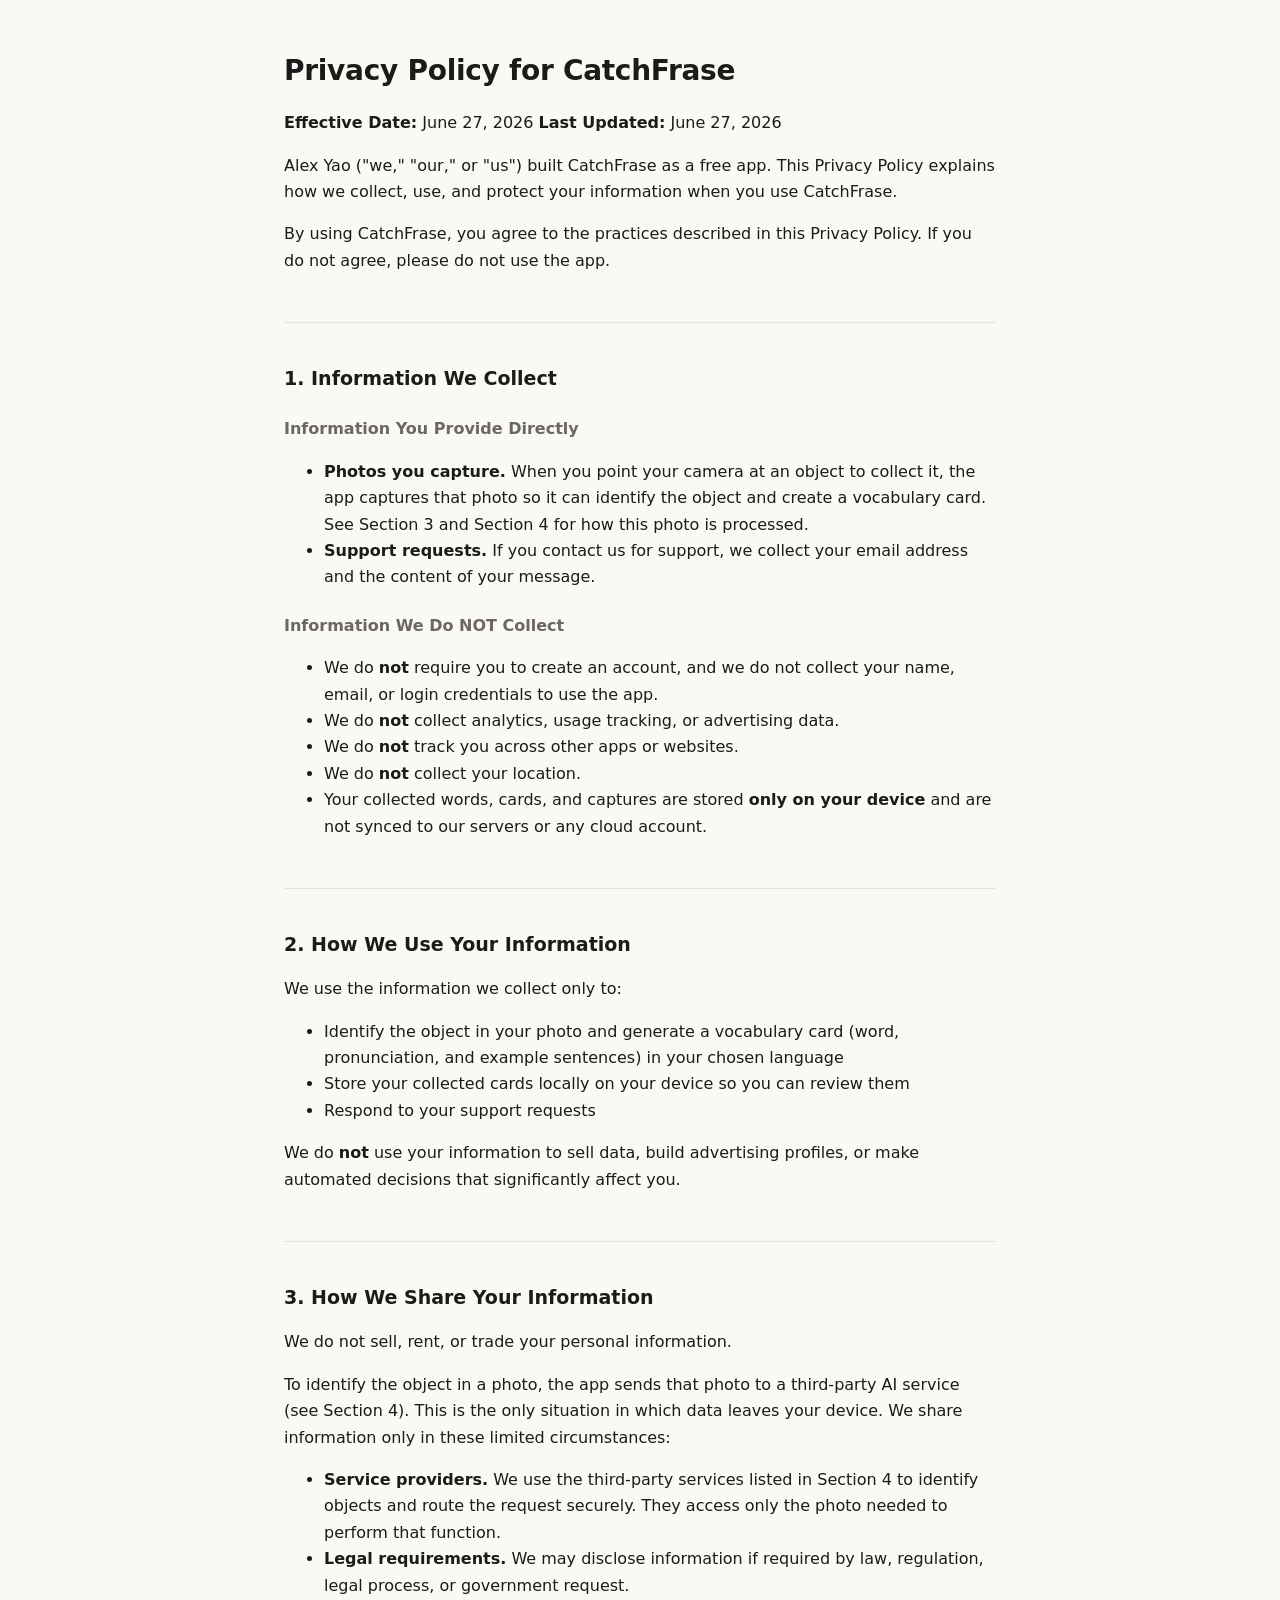
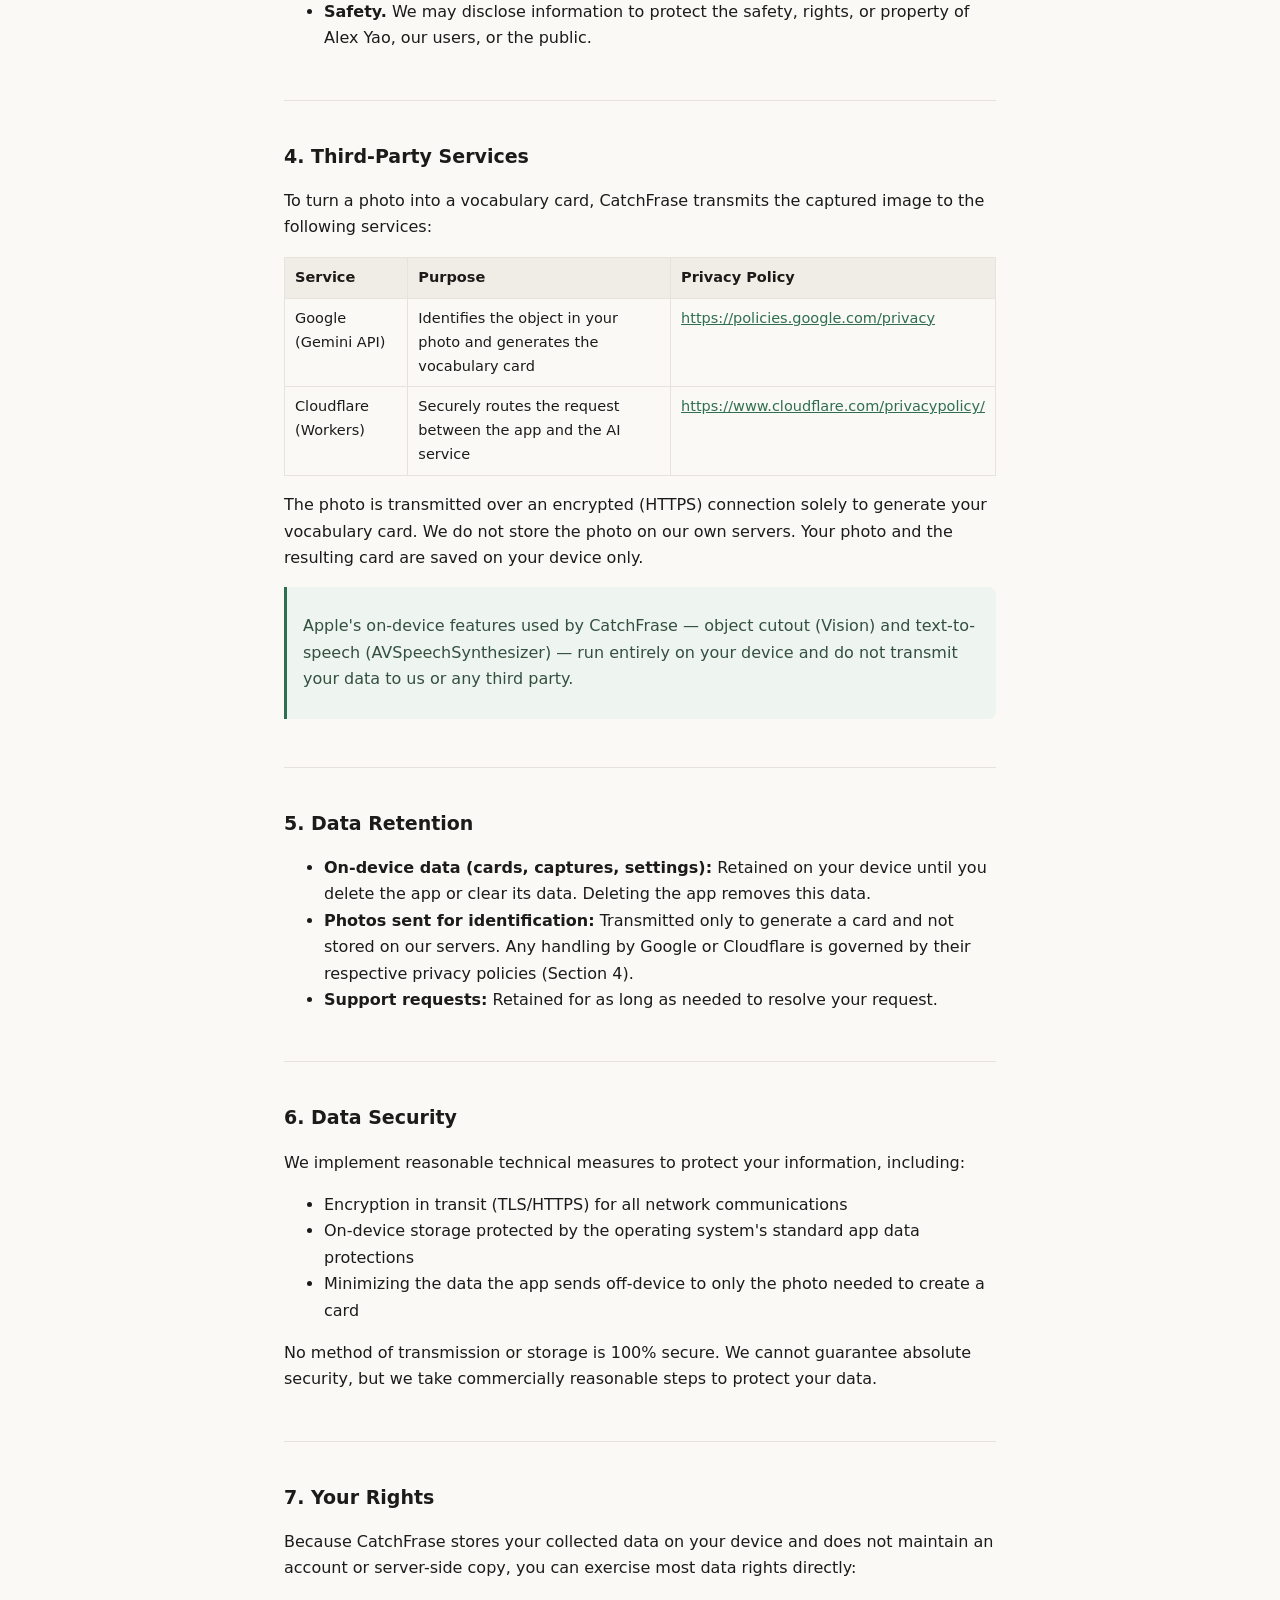
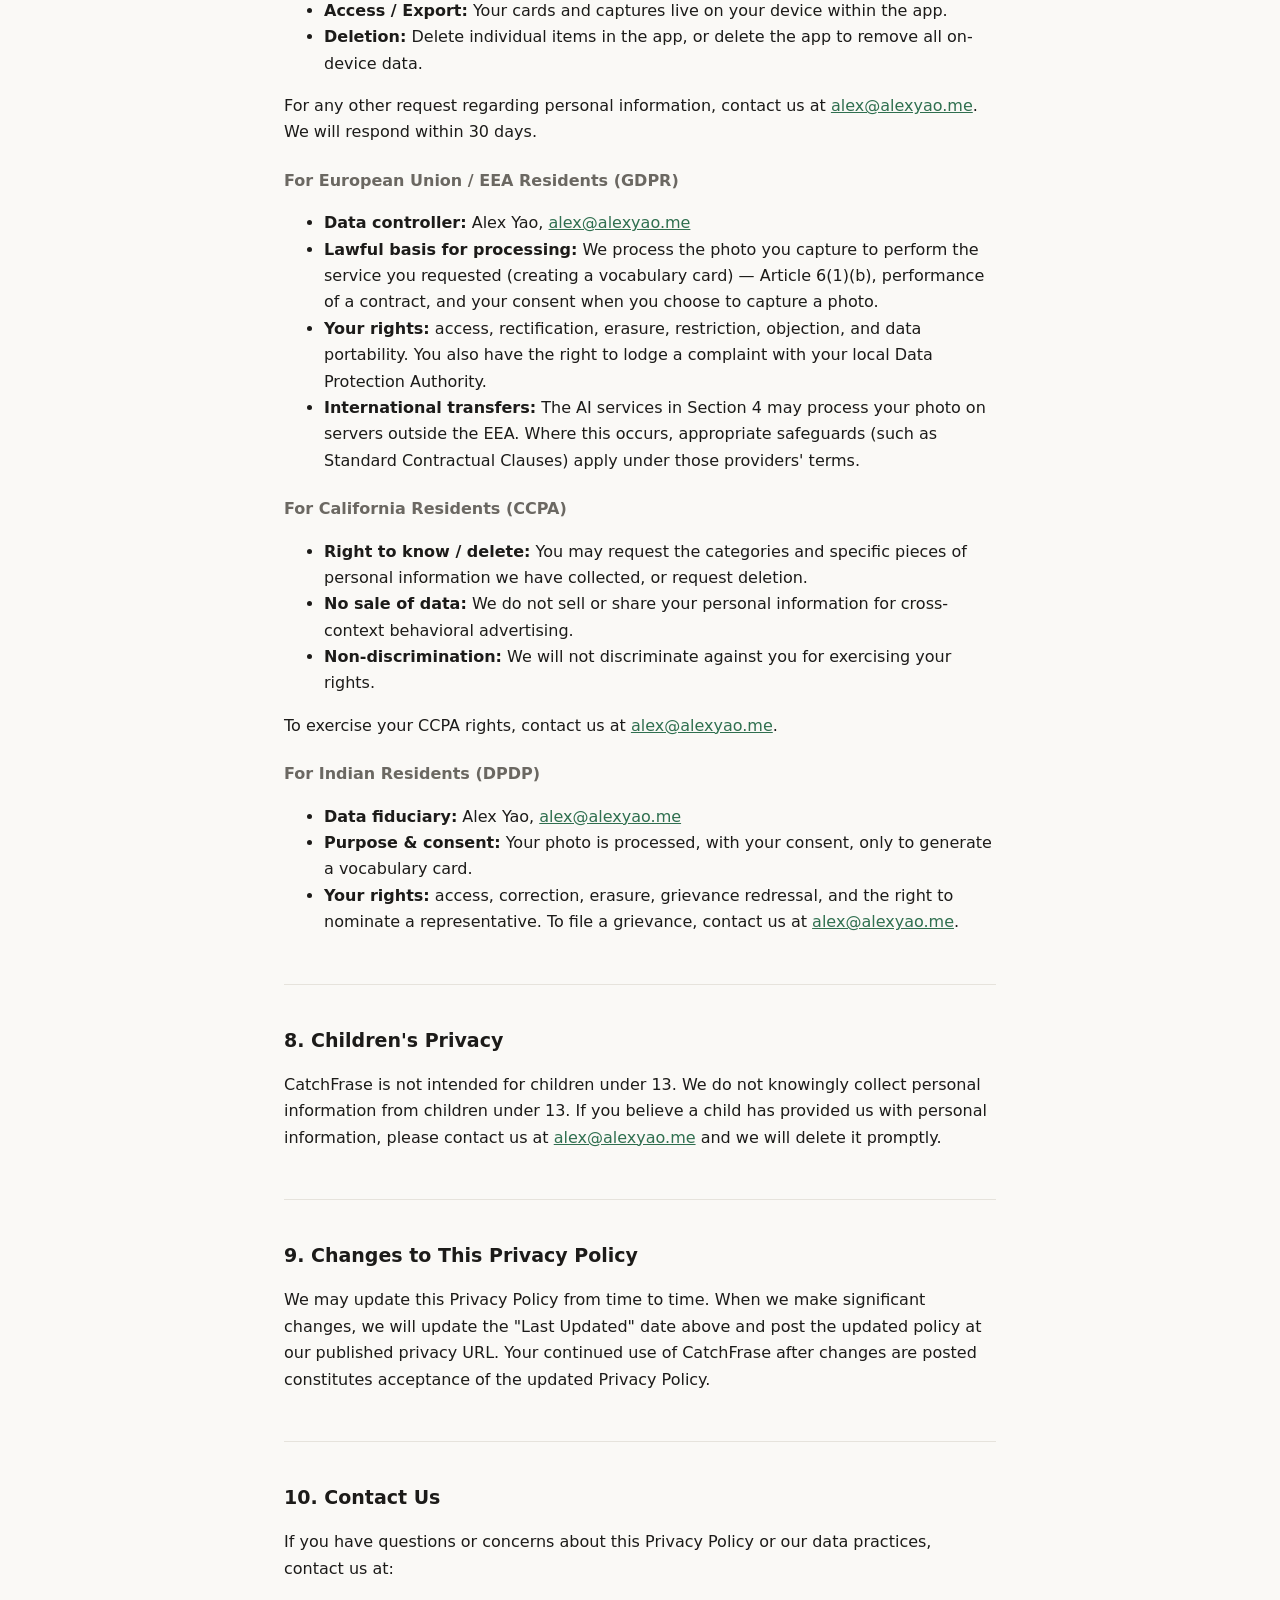
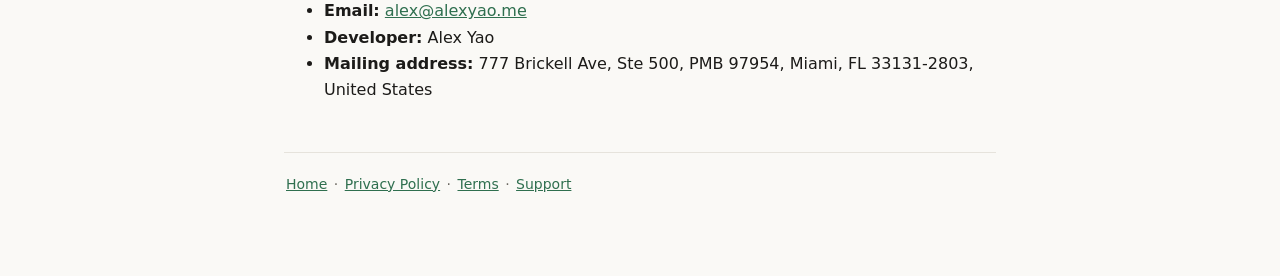
==== privacy-policy.html @ 2215df17 "CatchFrase legal & support pages" ====
<!DOCTYPE html>
<html lang="en">
<head>
<meta charset="utf-8">
<meta name="viewport" content="width=device-width, initial-scale=1">
<title>Privacy Policy · CatchFrase</title>
<link rel="stylesheet" href="style.css">
</head>
<body>
<main>
<h1 id="privacy-policy-for-catchfrase">Privacy Policy for
CatchFrase</h1>
<p><strong>Effective Date:</strong> June 27, 2026 <strong>Last
Updated:</strong> June 27, 2026</p>
<p>Alex Yao ("we," "our," or "us") built CatchFrase as a free app. This
Privacy Policy explains how we collect, use, and protect your
information when you use CatchFrase.</p>
<p>By using CatchFrase, you agree to the practices described in this
Privacy Policy. If you do not agree, please do not use the app.</p>
<hr />
<h2 id="1-information-we-collect">1. Information We Collect</h2>
<h3 id="information-you-provide-directly">Information You Provide
Directly</h3>
<ul>
<li><strong>Photos you capture.</strong> When you point your camera at
an object to collect it, the app captures that photo so it can identify
the object and create a vocabulary card. See Section 3 and Section 4 for
how this photo is processed.</li>
<li><strong>Support requests.</strong> If you contact us for support, we
collect your email address and the content of your message.</li>
</ul>
<h3 id="information-we-do-not-collect">Information We Do NOT
Collect</h3>
<ul>
<li>We do <strong>not</strong> require you to create an account, and we
do not collect your name, email, or login credentials to use the
app.</li>
<li>We do <strong>not</strong> collect analytics, usage tracking, or
advertising data.</li>
<li>We do <strong>not</strong> track you across other apps or
websites.</li>
<li>We do <strong>not</strong> collect your location.</li>
<li>Your collected words, cards, and captures are stored <strong>only on
your device</strong> and are not synced to our servers or any cloud
account.</li>
</ul>
<hr />
<h2 id="2-how-we-use-your-information">2. How We Use Your
Information</h2>
<p>We use the information we collect only to:</p>
<ul>
<li>Identify the object in your photo and generate a vocabulary card
(word, pronunciation, and example sentences) in your chosen
language</li>
<li>Store your collected cards locally on your device so you can review
them</li>
<li>Respond to your support requests</li>
</ul>
<p>We do <strong>not</strong> use your information to sell data, build
advertising profiles, or make automated decisions that significantly
affect you.</p>
<hr />
<h2 id="3-how-we-share-your-information">3. How We Share Your
Information</h2>
<p>We do not sell, rent, or trade your personal information.</p>
<p>To identify the object in a photo, the app sends that photo to a
third-party AI service (see Section 4). This is the only situation in
which data leaves your device. We share information only in these
limited circumstances:</p>
<ul>
<li><strong>Service providers.</strong> We use the third-party services
listed in Section 4 to identify objects and route the request securely.
They access only the photo needed to perform that function.</li>
<li><strong>Legal requirements.</strong> We may disclose information if
required by law, regulation, legal process, or government request.</li>
<li><strong>Safety.</strong> We may disclose information to protect the
safety, rights, or property of Alex Yao, our users, or the public.</li>
</ul>
<hr />
<h2 id="4-third-party-services">4. Third-Party Services</h2>
<p>To turn a photo into a vocabulary card, CatchFrase transmits the
captured image to the following services:</p>
<table>
<thead>
<tr>
<th>Service</th>
<th>Purpose</th>
<th>Privacy Policy</th>
</tr>
</thead>
<tbody>
<tr>
<td>Google (Gemini API)</td>
<td>Identifies the object in your photo and generates the vocabulary
card</td>
<td><a
href="https://policies.google.com/privacy">https://policies.google.com/privacy</a></td>
</tr>
<tr>
<td>Cloudflare (Workers)</td>
<td>Securely routes the request between the app and the AI service</td>
<td><a
href="https://www.cloudflare.com/privacypolicy/">https://www.cloudflare.com/privacypolicy/</a></td>
</tr>
</tbody>
</table>
<p>The photo is transmitted over an encrypted (HTTPS) connection solely
to generate your vocabulary card. We do not store the photo on our own
servers. Your photo and the resulting card are saved on your device
only.</p>
<blockquote>
<p>Apple's on-device features used by CatchFrase — object cutout
(Vision) and text-to-speech (AVSpeechSynthesizer) — run entirely on your
device and do not transmit your data to us or any third party.</p>
</blockquote>
<hr />
<h2 id="5-data-retention">5. Data Retention</h2>
<ul>
<li><strong>On-device data (cards, captures, settings):</strong>
Retained on your device until you delete the app or clear its data.
Deleting the app removes this data.</li>
<li><strong>Photos sent for identification:</strong> Transmitted only to
generate a card and not stored on our servers. Any handling by Google or
Cloudflare is governed by their respective privacy policies (Section
4).</li>
<li><strong>Support requests:</strong> Retained for as long as needed to
resolve your request.</li>
</ul>
<hr />
<h2 id="6-data-security">6. Data Security</h2>
<p>We implement reasonable technical measures to protect your
information, including:</p>
<ul>
<li>Encryption in transit (TLS/HTTPS) for all network
communications</li>
<li>On-device storage protected by the operating system's standard app
data protections</li>
<li>Minimizing the data the app sends off-device to only the photo
needed to create a card</li>
</ul>
<p>No method of transmission or storage is 100% secure. We cannot
guarantee absolute security, but we take commercially reasonable steps
to protect your data.</p>
<hr />
<h2 id="7-your-rights">7. Your Rights</h2>
<p>Because CatchFrase stores your collected data on your device and does
not maintain an account or server-side copy, you can exercise most data
rights directly:</p>
<ul>
<li><strong>Access / Export:</strong> Your cards and captures live on
your device within the app.</li>
<li><strong>Deletion:</strong> Delete individual items in the app, or
delete the app to remove all on-device data.</li>
</ul>
<p>For any other request regarding personal information, contact us at
<a href="mailto:alex@alexyao.me">alex@alexyao.me</a>. We will respond
within 30 days.</p>
<h3 id="for-european-union--eea-residents-gdpr">For European Union / EEA
Residents (GDPR)</h3>
<ul>
<li><strong>Data controller:</strong> Alex Yao, <a
href="mailto:alex@alexyao.me">alex@alexyao.me</a></li>
<li><strong>Lawful basis for processing:</strong> We process the photo
you capture to perform the service you requested (creating a vocabulary
card) — Article 6(1)(b), performance of a contract, and your consent
when you choose to capture a photo.</li>
<li><strong>Your rights:</strong> access, rectification, erasure,
restriction, objection, and data portability. You also have the right to
lodge a complaint with your local Data Protection Authority.</li>
<li><strong>International transfers:</strong> The AI services in Section
4 may process your photo on servers outside the EEA. Where this occurs,
appropriate safeguards (such as Standard Contractual Clauses) apply
under those providers' terms.</li>
</ul>
<h3 id="for-california-residents-ccpa">For California Residents
(CCPA)</h3>
<ul>
<li><strong>Right to know / delete:</strong> You may request the
categories and specific pieces of personal information we have
collected, or request deletion.</li>
<li><strong>No sale of data:</strong> We do not sell or share your
personal information for cross-context behavioral advertising.</li>
<li><strong>Non-discrimination:</strong> We will not discriminate
against you for exercising your rights.</li>
</ul>
<p>To exercise your CCPA rights, contact us at <a
href="mailto:alex@alexyao.me">alex@alexyao.me</a>.</p>
<h3 id="for-indian-residents-dpdp">For Indian Residents (DPDP)</h3>
<ul>
<li><strong>Data fiduciary:</strong> Alex Yao, <a
href="mailto:alex@alexyao.me">alex@alexyao.me</a></li>
<li><strong>Purpose &amp; consent:</strong> Your photo is processed,
with your consent, only to generate a vocabulary card.</li>
<li><strong>Your rights:</strong> access, correction, erasure, grievance
redressal, and the right to nominate a representative. To file a
grievance, contact us at <a
href="mailto:alex@alexyao.me">alex@alexyao.me</a>.</li>
</ul>
<hr />
<h2 id="8-childrens-privacy">8. Children's Privacy</h2>
<p>CatchFrase is not intended for children under 13. We do not knowingly
collect personal information from children under 13. If you believe a
child has provided us with personal information, please contact us at <a
href="mailto:alex@alexyao.me">alex@alexyao.me</a> and we will delete it
promptly.</p>
<hr />
<h2 id="9-changes-to-this-privacy-policy">9. Changes to This Privacy
Policy</h2>
<p>We may update this Privacy Policy from time to time. When we make
significant changes, we will update the "Last Updated" date above and
post the updated policy at our published privacy URL. Your continued use
of CatchFrase after changes are posted constitutes acceptance of the
updated Privacy Policy.</p>
<hr />
<h2 id="10-contact-us">10. Contact Us</h2>
<p>If you have questions or concerns about this Privacy Policy or our
data practices, contact us at:</p>
<ul>
<li><strong>Email:</strong> <a
href="mailto:alex@alexyao.me">alex@alexyao.me</a></li>
<li><strong>Developer:</strong> Alex Yao</li>
<li><strong>Mailing address:</strong> 777 Brickell Ave, Ste 500, PMB
97954, Miami, FL 33131-2803, United States</li>
</ul>
<hr>
<footer><a href="index.html">Home</a> · <a href="privacy-policy.html">Privacy Policy</a> · <a href="terms-of-service.html">Terms</a> · <a href="support.html">Support</a></footer>
</main>
</body>
</html>
---- style.css ----
:root{--ink:#1c1b19;--muted:#6b6862;--accent:#2f6f4f;--line:#e6e3dc;--bg:#faf9f6}
*{box-sizing:border-box}
body{margin:0;background:var(--bg);color:var(--ink);
  font:16px/1.65 -apple-system,BlinkMacSystemFont,"Segoe UI",system-ui,sans-serif;-webkit-font-smoothing:antialiased}
main{max-width:760px;margin:0 auto;padding:48px 24px 80px}
h1{font-size:28px;letter-spacing:-.01em;margin:0 0 8px}
h2{font-size:19px;margin:34px 0 10px;padding-top:6px}
h3{font-size:16px;margin:22px 0 6px;color:var(--muted)}
a{color:var(--accent)}
hr{border:0;border-top:1px solid var(--line);margin:48px 0 20px}
table{border-collapse:collapse;width:100%;margin:14px 0;font-size:14.5px}
th,td{border:1px solid var(--line);padding:8px 10px;text-align:left;vertical-align:top}
th{background:#f0ede6}
blockquote{margin:16px 0;padding:10px 16px;border-left:3px solid var(--accent);background:#eef4f0;color:#33503f;border-radius:0 8px 8px 0}
code{background:rgba(0,0,0,.05);padding:1px 5px;border-radius:5px;font-size:14px}
footer{font-size:14px;color:var(--muted)}
footer a{margin:0 2px}
.home-list{list-style:none;padding:0}
.home-list li{margin:14px 0;font-size:18px}
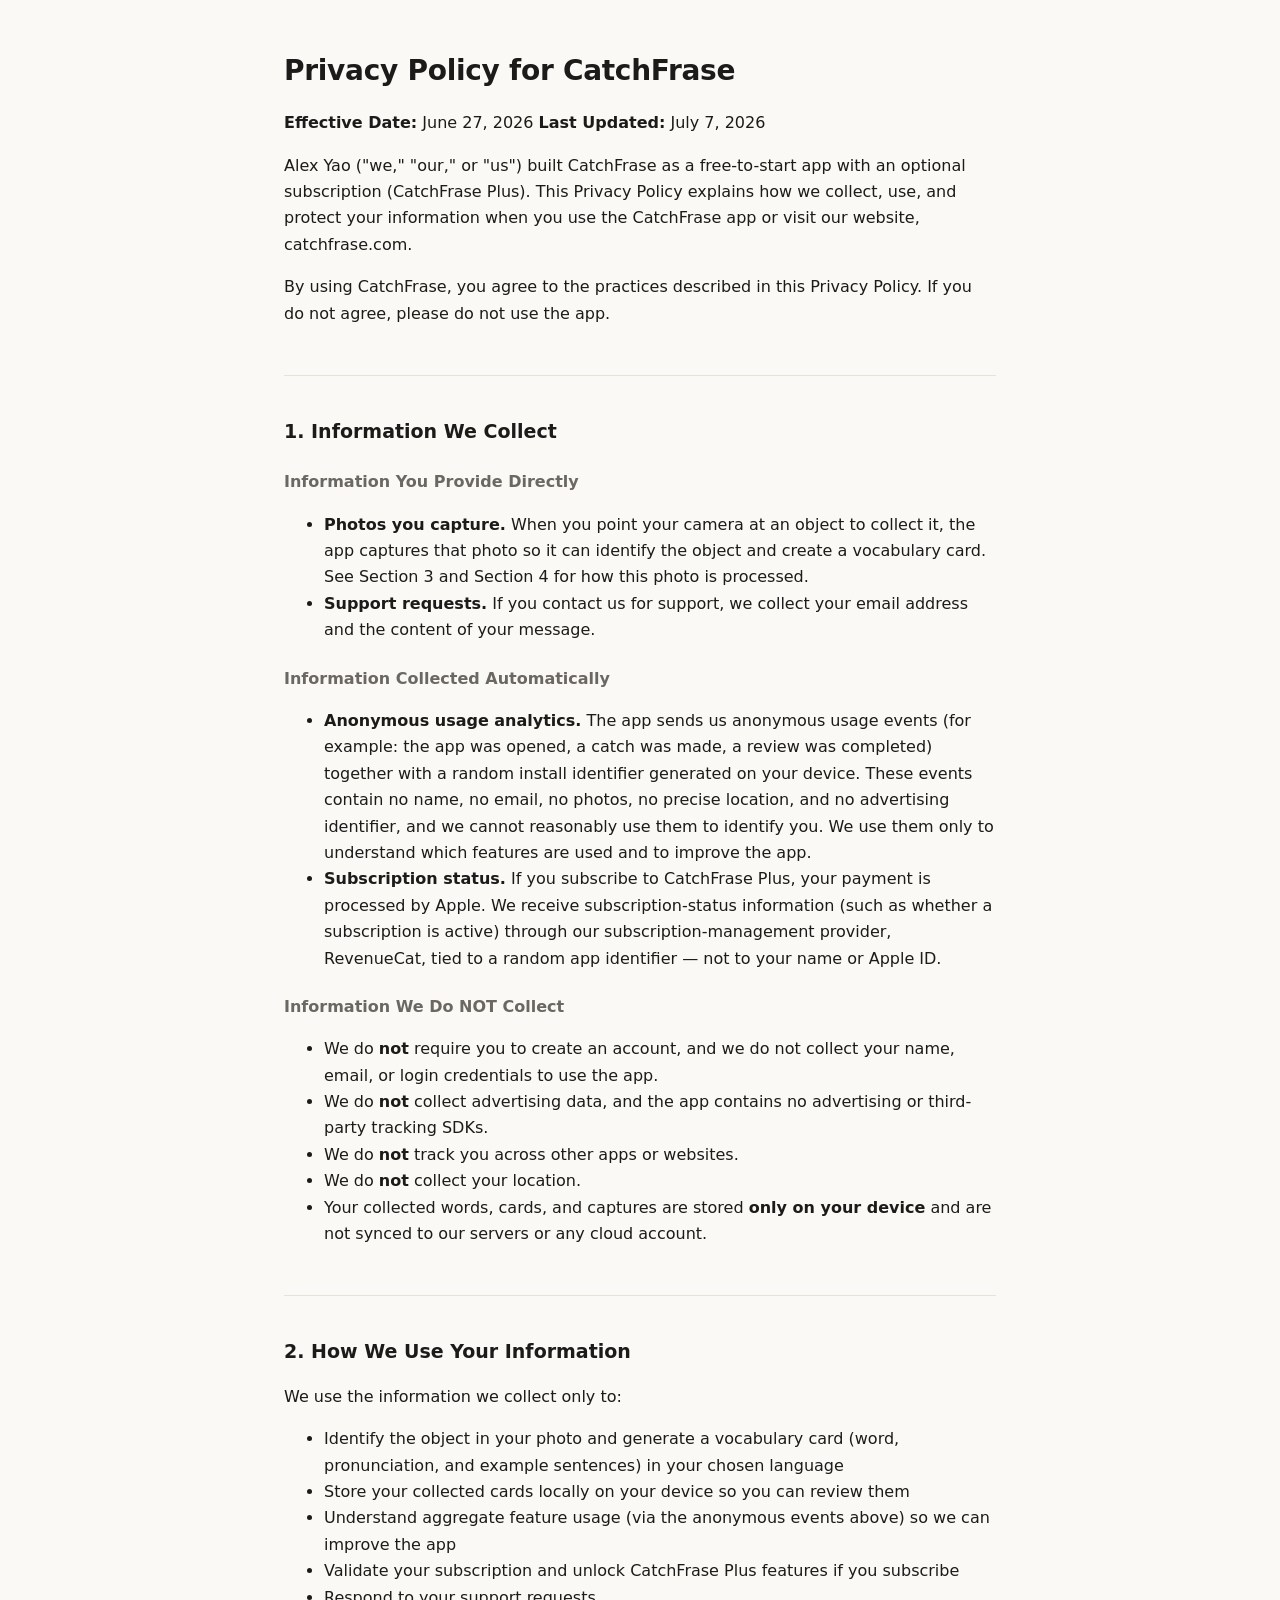
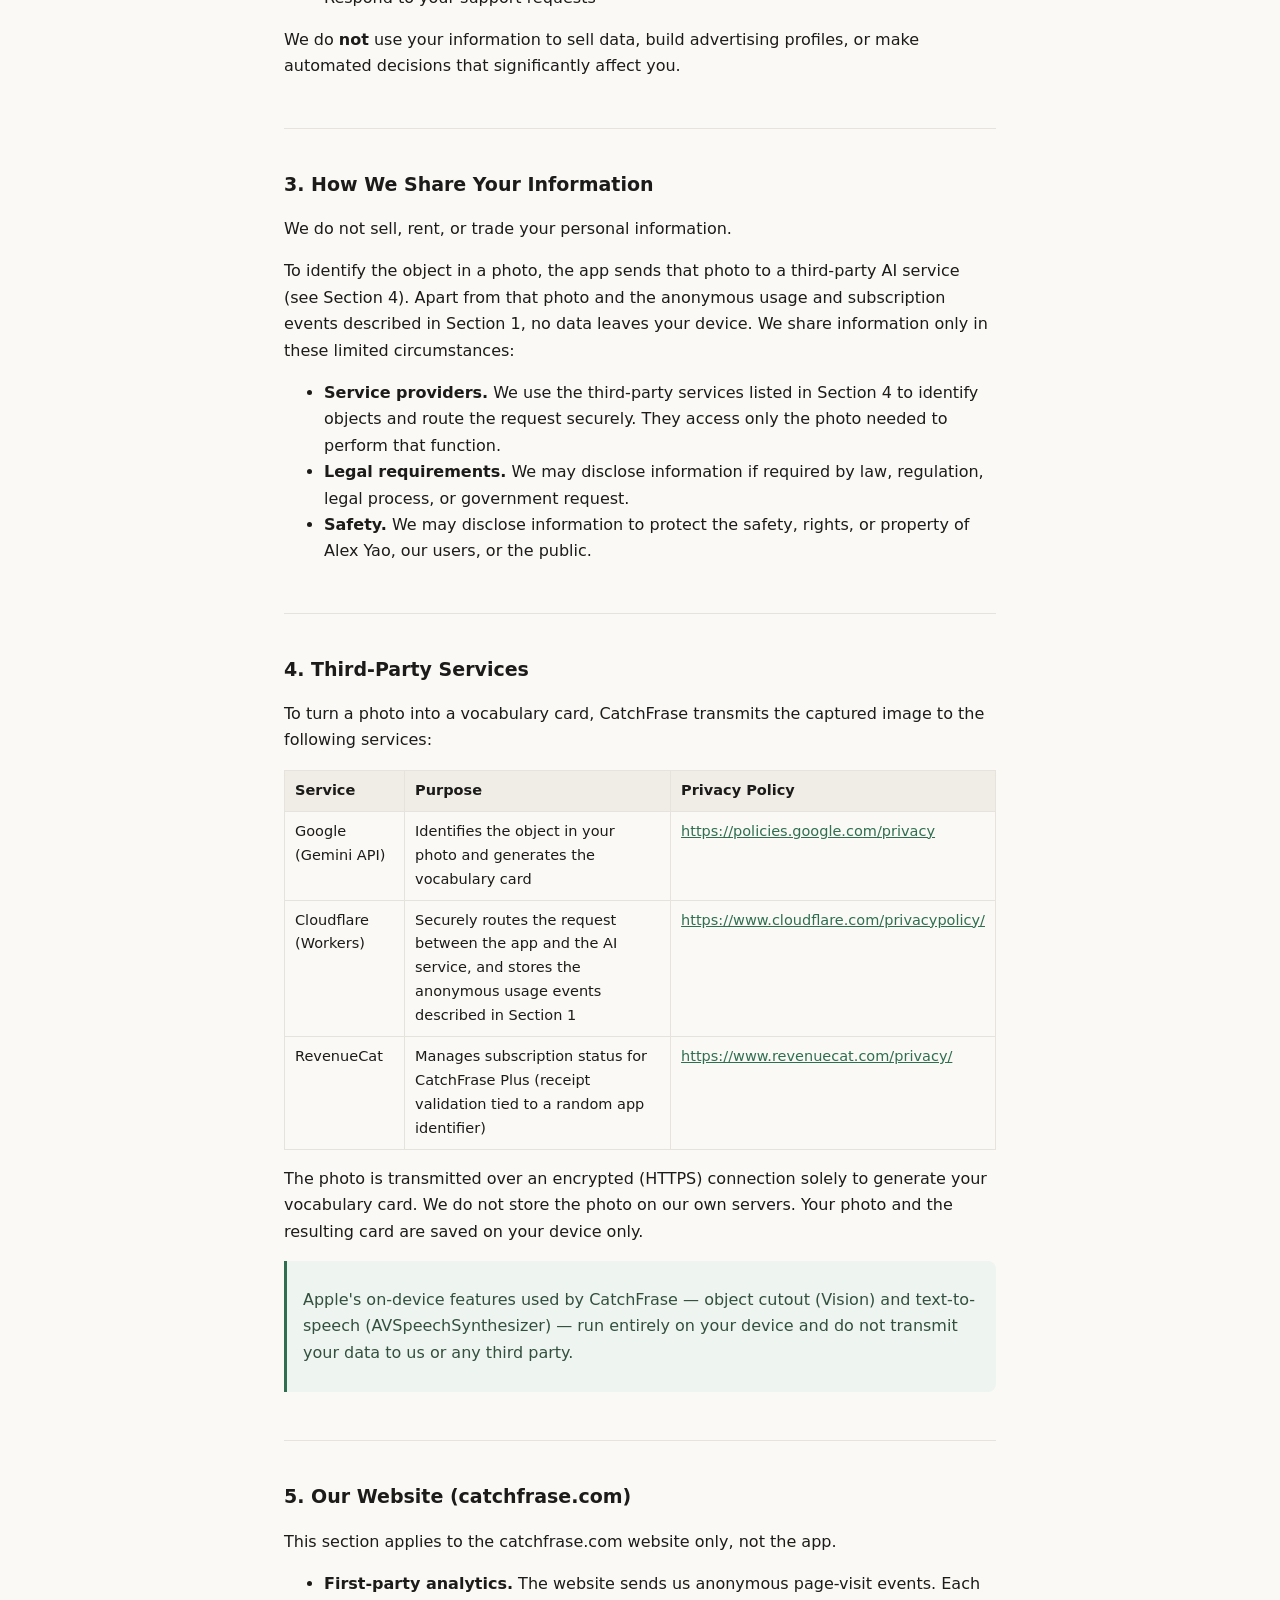
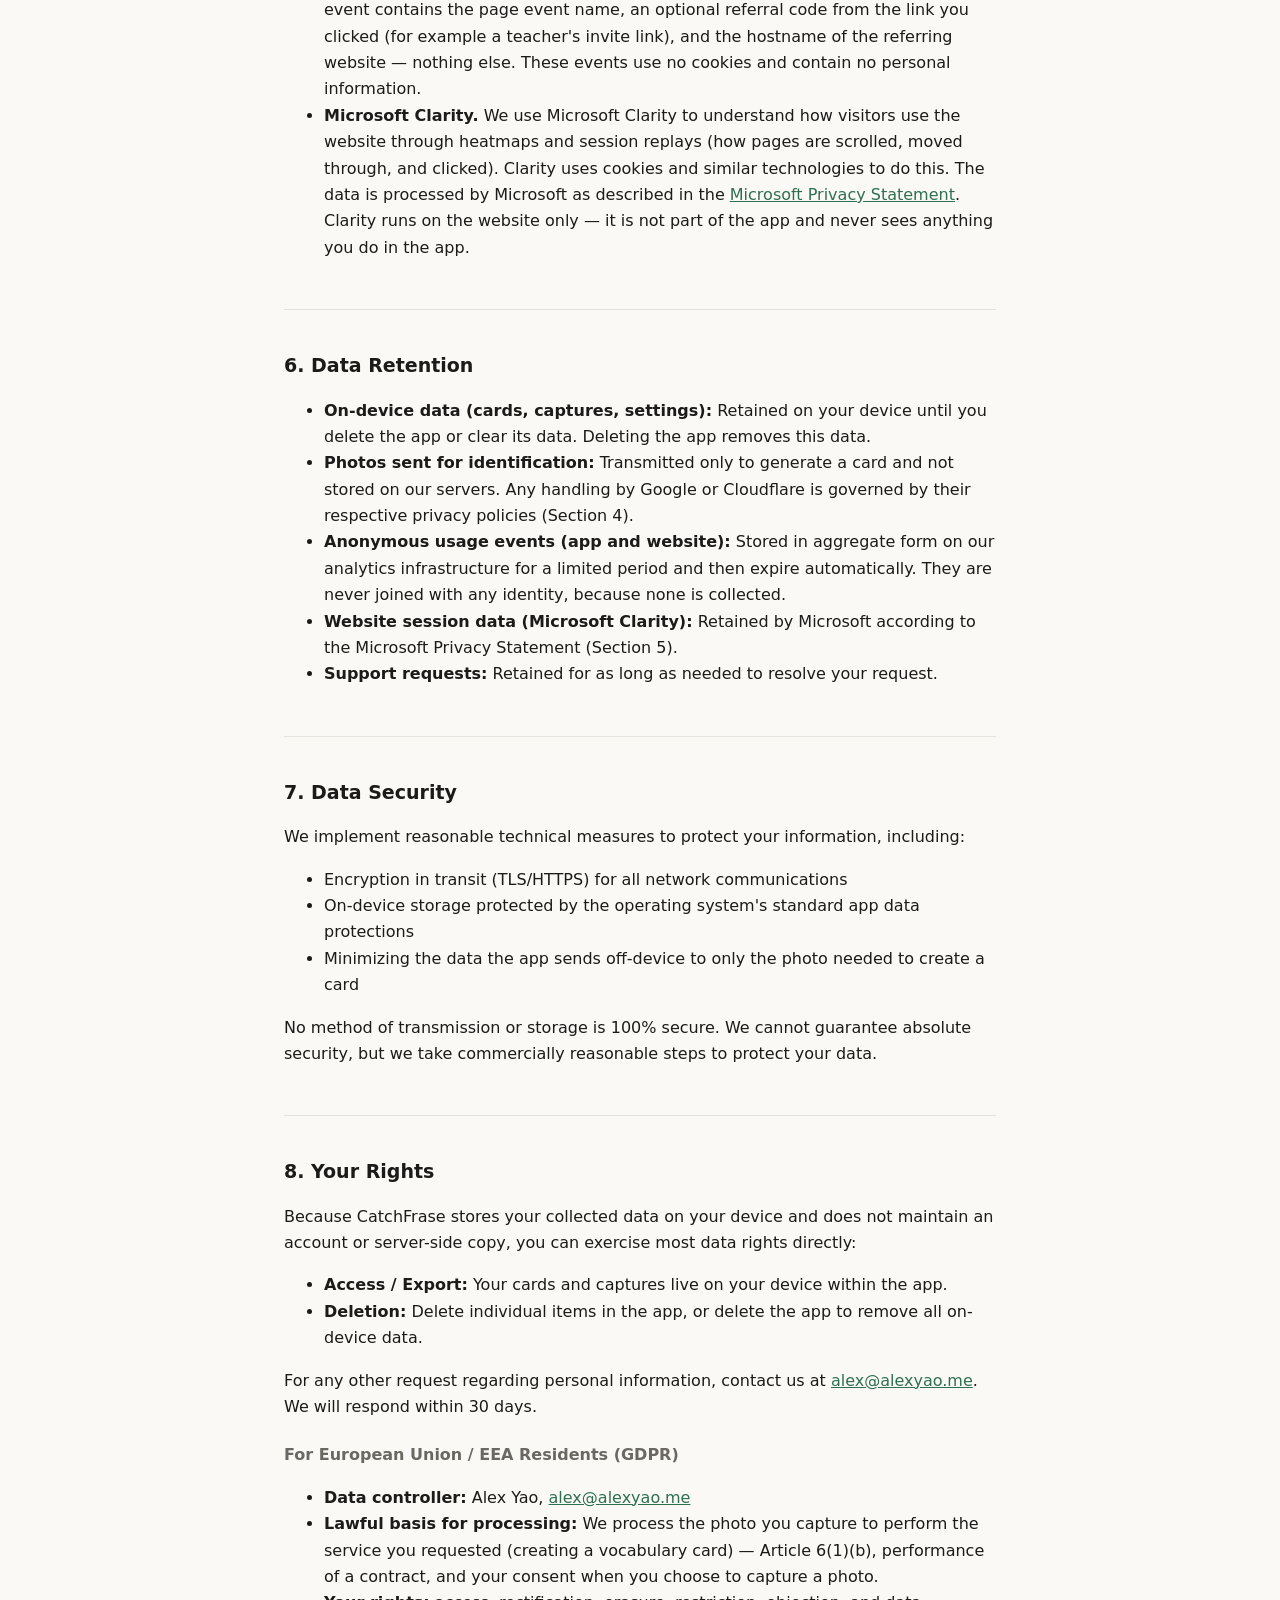
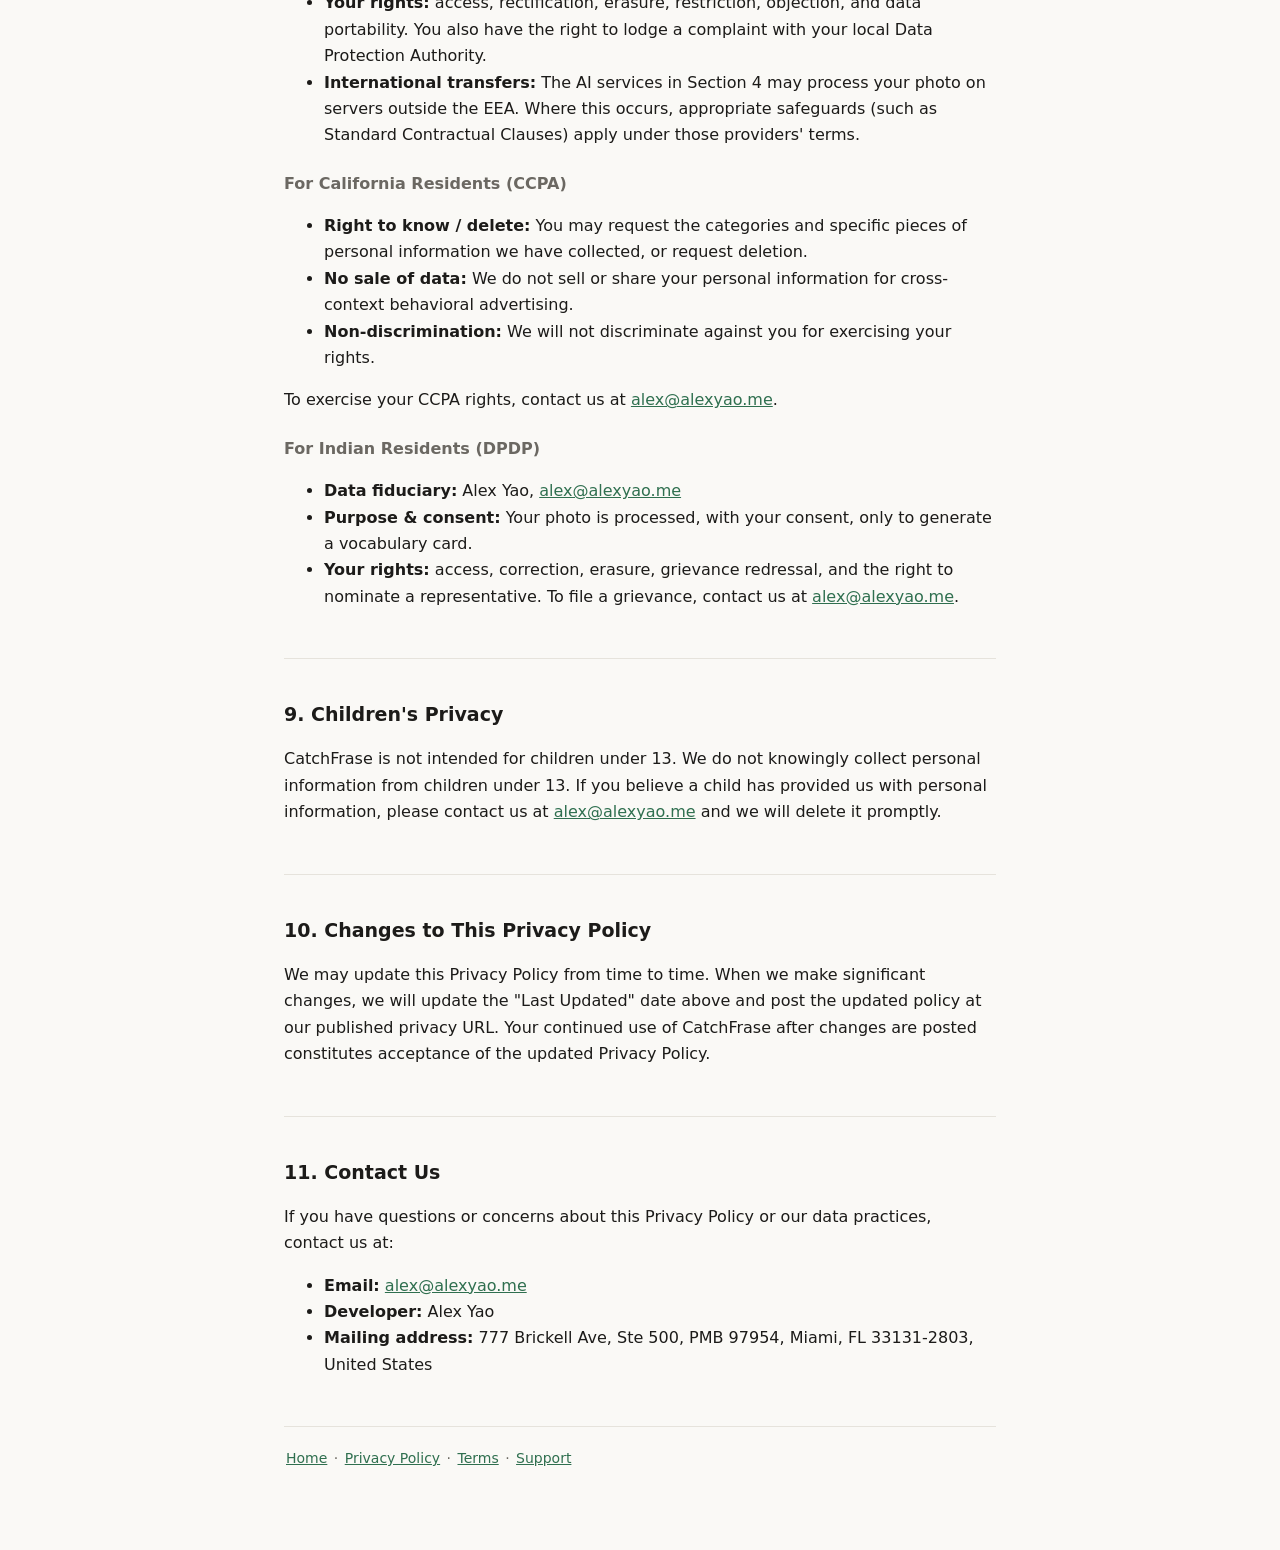
==== commit aa36e23b: "Privacy policy: disclose app usage analytics + RevenueCat subscriptions, add website section (first-" ====
--- a/privacy-policy.html
+++ b/privacy-policy.html
@@ -11,10 +11,11 @@
 <h1 id="privacy-policy-for-catchfrase">Privacy Policy for
 CatchFrase</h1>
 <p><strong>Effective Date:</strong> June 27, 2026 <strong>Last
-Updated:</strong> June 27, 2026</p>
-<p>Alex Yao ("we," "our," or "us") built CatchFrase as a free app. This
-Privacy Policy explains how we collect, use, and protect your
-information when you use CatchFrase.</p>
+Updated:</strong> July 7, 2026</p>
+<p>Alex Yao ("we," "our," or "us") built CatchFrase as a free-to-start
+app with an optional subscription (CatchFrase Plus). This Privacy
+Policy explains how we collect, use, and protect your information when
+you use the CatchFrase app or visit our website, catchfrase.com.</p>
 <p>By using CatchFrase, you agree to the practices described in this
 Privacy Policy. If you do not agree, please do not use the app.</p>
 <hr />
@@ -29,14 +30,30 @@
 <li><strong>Support requests.</strong> If you contact us for support, we
 collect your email address and the content of your message.</li>
 </ul>
+<h3 id="information-collected-automatically">Information Collected
+Automatically</h3>
+<ul>
+<li><strong>Anonymous usage analytics.</strong> The app sends us
+anonymous usage events (for example: the app was opened, a catch was
+made, a review was completed) together with a random install identifier
+generated on your device. These events contain no name, no email, no
+photos, no precise location, and no advertising identifier, and we
+cannot reasonably use them to identify you. We use them only to
+understand which features are used and to improve the app.</li>
+<li><strong>Subscription status.</strong> If you subscribe to CatchFrase
+Plus, your payment is processed by Apple. We receive subscription-status
+information (such as whether a subscription is active) through our
+subscription-management provider, RevenueCat, tied to a random app
+identifier — not to your name or Apple ID.</li>
+</ul>
 <h3 id="information-we-do-not-collect">Information We Do NOT
 Collect</h3>
 <ul>
 <li>We do <strong>not</strong> require you to create an account, and we
 do not collect your name, email, or login credentials to use the
 app.</li>
-<li>We do <strong>not</strong> collect analytics, usage tracking, or
-advertising data.</li>
+<li>We do <strong>not</strong> collect advertising data, and the app
+contains no advertising or third-party tracking SDKs.</li>
 <li>We do <strong>not</strong> track you across other apps or
 websites.</li>
 <li>We do <strong>not</strong> collect your location.</li>
@@ -54,6 +71,10 @@
 language</li>
 <li>Store your collected cards locally on your device so you can review
 them</li>
+<li>Understand aggregate feature usage (via the anonymous events above)
+so we can improve the app</li>
+<li>Validate your subscription and unlock CatchFrase Plus features if
+you subscribe</li>
 <li>Respond to your support requests</li>
 </ul>
 <p>We do <strong>not</strong> use your information to sell data, build
@@ -64,9 +85,10 @@
 Information</h2>
 <p>We do not sell, rent, or trade your personal information.</p>
 <p>To identify the object in a photo, the app sends that photo to a
-third-party AI service (see Section 4). This is the only situation in
-which data leaves your device. We share information only in these
-limited circumstances:</p>
+third-party AI service (see Section 4). Apart from that photo and the
+anonymous usage and subscription events described in Section 1, no data
+leaves your device. We share information only in these limited
+circumstances:</p>
 <ul>
 <li><strong>Service providers.</strong> We use the third-party services
 listed in Section 4 to identify objects and route the request securely.
@@ -98,9 +120,17 @@
 </tr>
 <tr>
 <td>Cloudflare (Workers)</td>
-<td>Securely routes the request between the app and the AI service</td>
+<td>Securely routes the request between the app and the AI service, and
+stores the anonymous usage events described in Section 1</td>
 <td><a
 href="https://www.cloudflare.com/privacypolicy/">https://www.cloudflare.com/privacypolicy/</a></td>
+</tr>
+<tr>
+<td>RevenueCat</td>
+<td>Manages subscription status for CatchFrase Plus (receipt validation
+tied to a random app identifier)</td>
+<td><a
+href="https://www.revenuecat.com/privacy/">https://www.revenuecat.com/privacy/</a></td>
 </tr>
 </tbody>
 </table>
@@ -114,7 +144,27 @@
 device and do not transmit your data to us or any third party.</p>
 </blockquote>
 <hr />
-<h2 id="5-data-retention">5. Data Retention</h2>
+<h2 id="5-our-website">5. Our Website (catchfrase.com)</h2>
+<p>This section applies to the catchfrase.com website only, not the
+app.</p>
+<ul>
+<li><strong>First-party analytics.</strong> The website sends us
+anonymous page-visit events. Each event contains the page event name, an
+optional referral code from the link you clicked (for example a
+teacher's invite link), and the hostname of the referring website —
+nothing else. These events use no cookies and contain no personal
+information.</li>
+<li><strong>Microsoft Clarity.</strong> We use Microsoft Clarity to
+understand how visitors use the website through heatmaps and session
+replays (how pages are scrolled, moved through, and clicked). Clarity
+uses cookies and similar technologies to do this. The data is processed
+by Microsoft as described in the <a
+href="https://privacy.microsoft.com/privacystatement">Microsoft Privacy
+Statement</a>. Clarity runs on the website only — it is not part of the
+app and never sees anything you do in the app.</li>
+</ul>
+<hr />
+<h2 id="6-data-retention">6. Data Retention</h2>
 <ul>
 <li><strong>On-device data (cards, captures, settings):</strong>
 Retained on your device until you delete the app or clear its data.
@@ -123,11 +173,18 @@
 generate a card and not stored on our servers. Any handling by Google or
 Cloudflare is governed by their respective privacy policies (Section
 4).</li>
+<li><strong>Anonymous usage events (app and website):</strong> Stored in
+aggregate form on our analytics infrastructure for a limited period and
+then expire automatically. They are never joined with any identity,
+because none is collected.</li>
+<li><strong>Website session data (Microsoft Clarity):</strong> Retained
+by Microsoft according to the Microsoft Privacy Statement (Section
+5).</li>
 <li><strong>Support requests:</strong> Retained for as long as needed to
 resolve your request.</li>
 </ul>
 <hr />
-<h2 id="6-data-security">6. Data Security</h2>
+<h2 id="7-data-security">7. Data Security</h2>
 <p>We implement reasonable technical measures to protect your
 information, including:</p>
 <ul>
@@ -142,7 +199,7 @@
 guarantee absolute security, but we take commercially reasonable steps
 to protect your data.</p>
 <hr />
-<h2 id="7-your-rights">7. Your Rights</h2>
+<h2 id="8-your-rights">8. Your Rights</h2>
 <p>Because CatchFrase stores your collected data on your device and does
 not maintain an account or server-side copy, you can exercise most data
 rights directly:</p>
@@ -197,14 +254,14 @@
 href="mailto:alex@alexyao.me">alex@alexyao.me</a>.</li>
 </ul>
 <hr />
-<h2 id="8-childrens-privacy">8. Children's Privacy</h2>
+<h2 id="9-childrens-privacy">9. Children's Privacy</h2>
 <p>CatchFrase is not intended for children under 13. We do not knowingly
 collect personal information from children under 13. If you believe a
 child has provided us with personal information, please contact us at <a
 href="mailto:alex@alexyao.me">alex@alexyao.me</a> and we will delete it
 promptly.</p>
 <hr />
-<h2 id="9-changes-to-this-privacy-policy">9. Changes to This Privacy
+<h2 id="10-changes-to-this-privacy-policy">10. Changes to This Privacy
 Policy</h2>
 <p>We may update this Privacy Policy from time to time. When we make
 significant changes, we will update the "Last Updated" date above and
@@ -212,7 +269,7 @@
 of CatchFrase after changes are posted constitutes acceptance of the
 updated Privacy Policy.</p>
 <hr />
-<h2 id="10-contact-us">10. Contact Us</h2>
+<h2 id="11-contact-us">11. Contact Us</h2>
 <p>If you have questions or concerns about this Privacy Policy or our
 data practices, contact us at:</p>
 <ul>
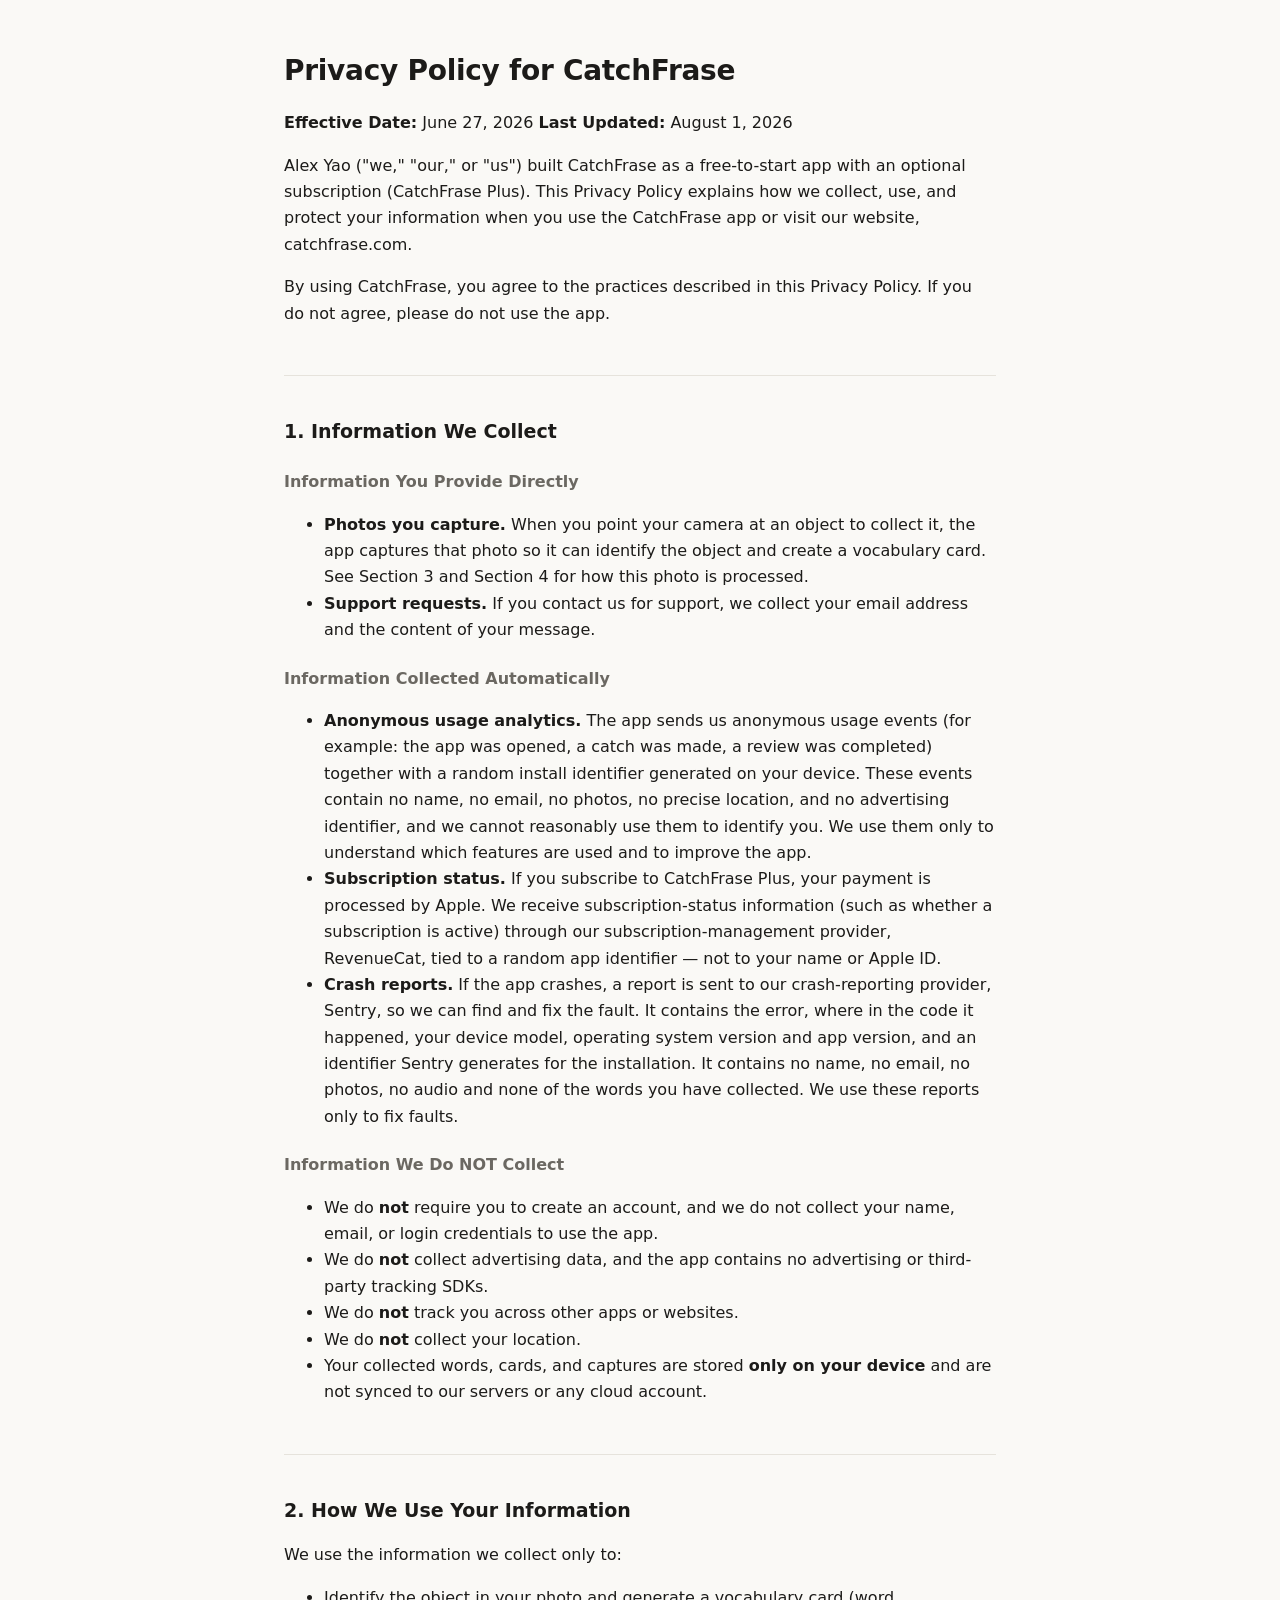
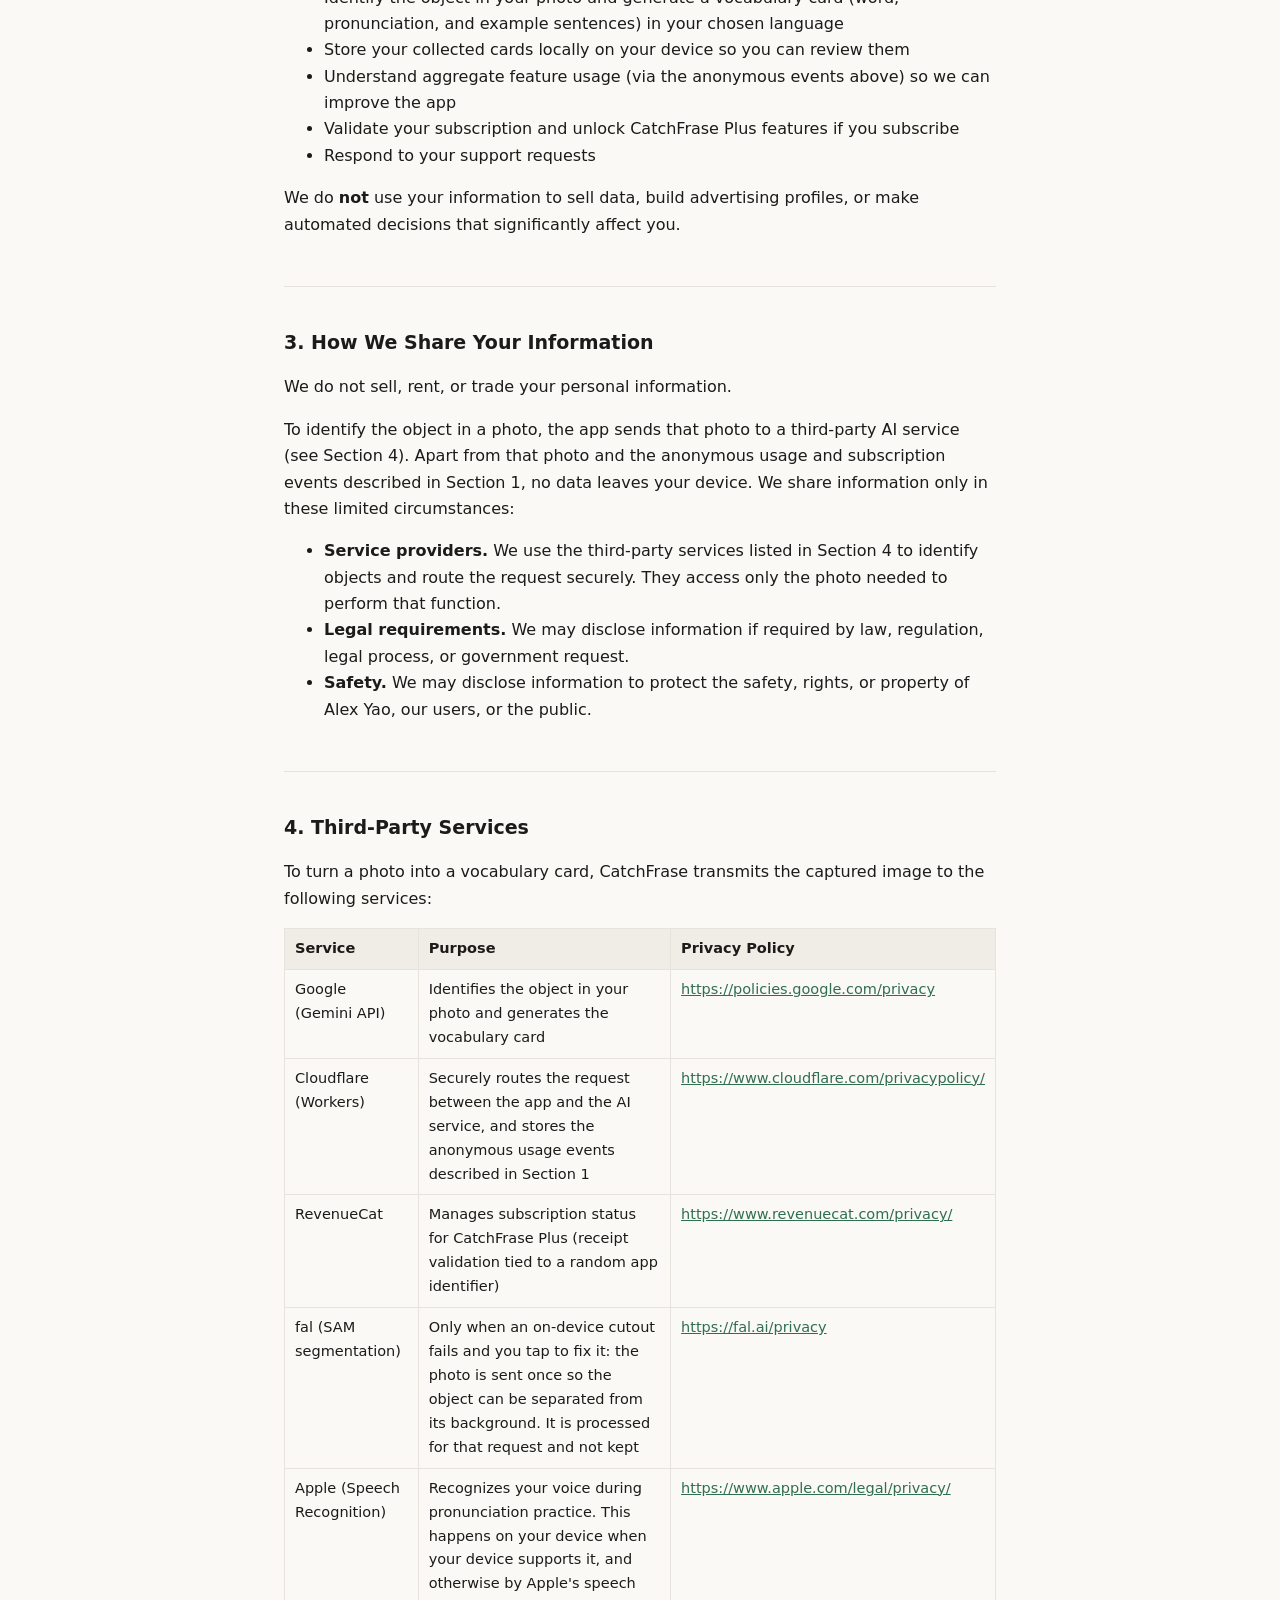
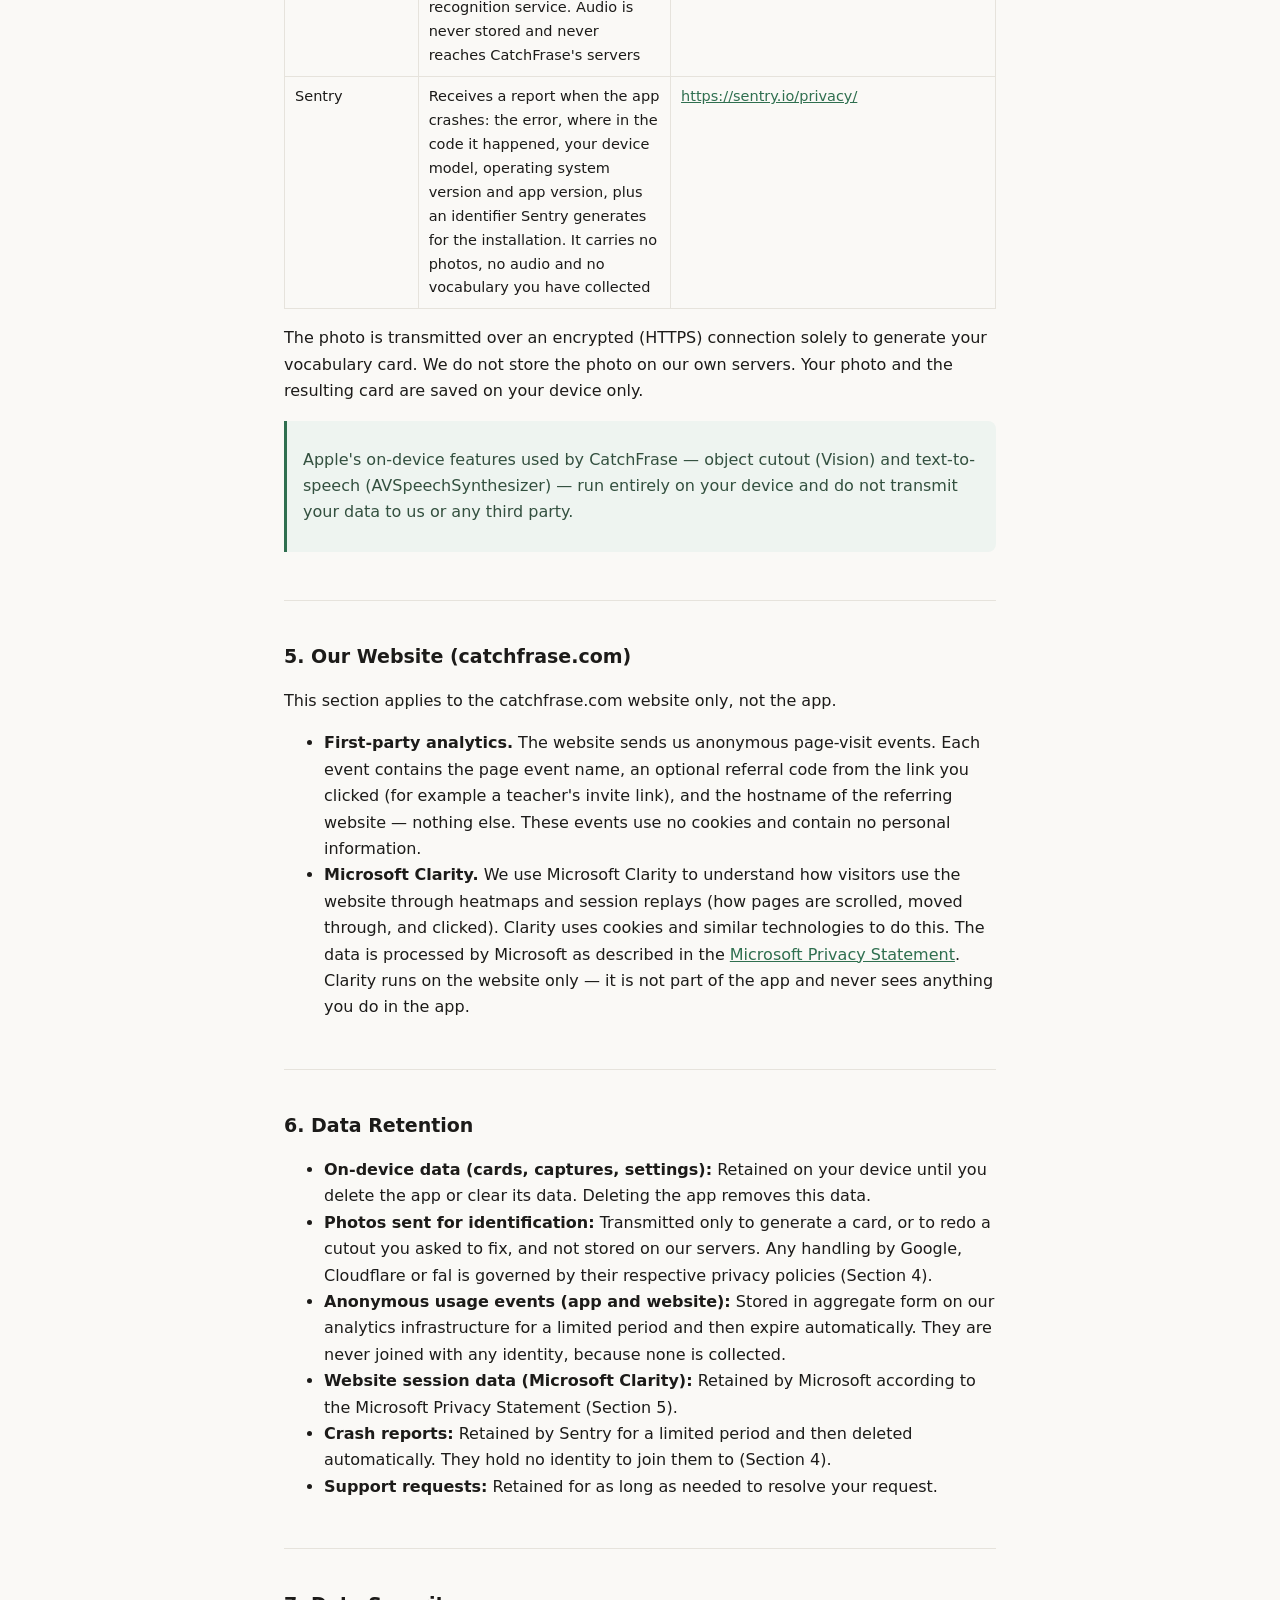
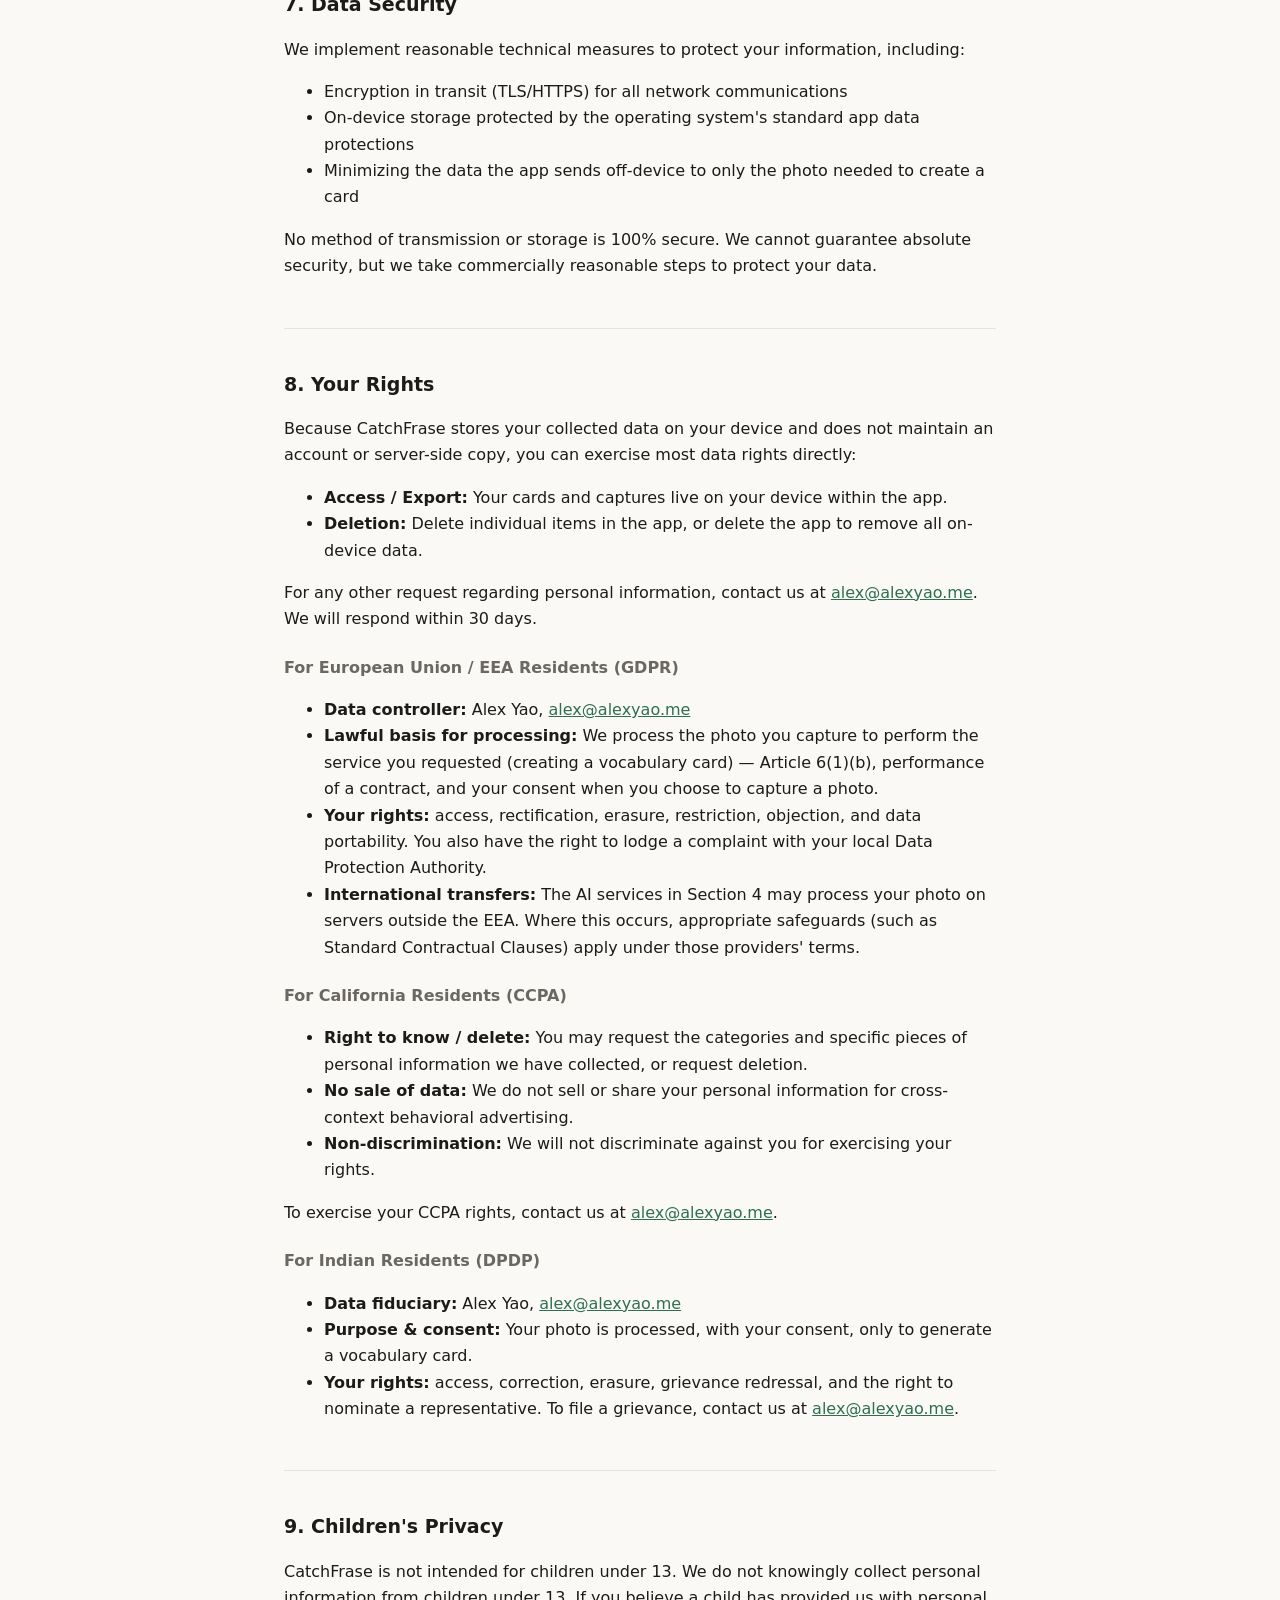
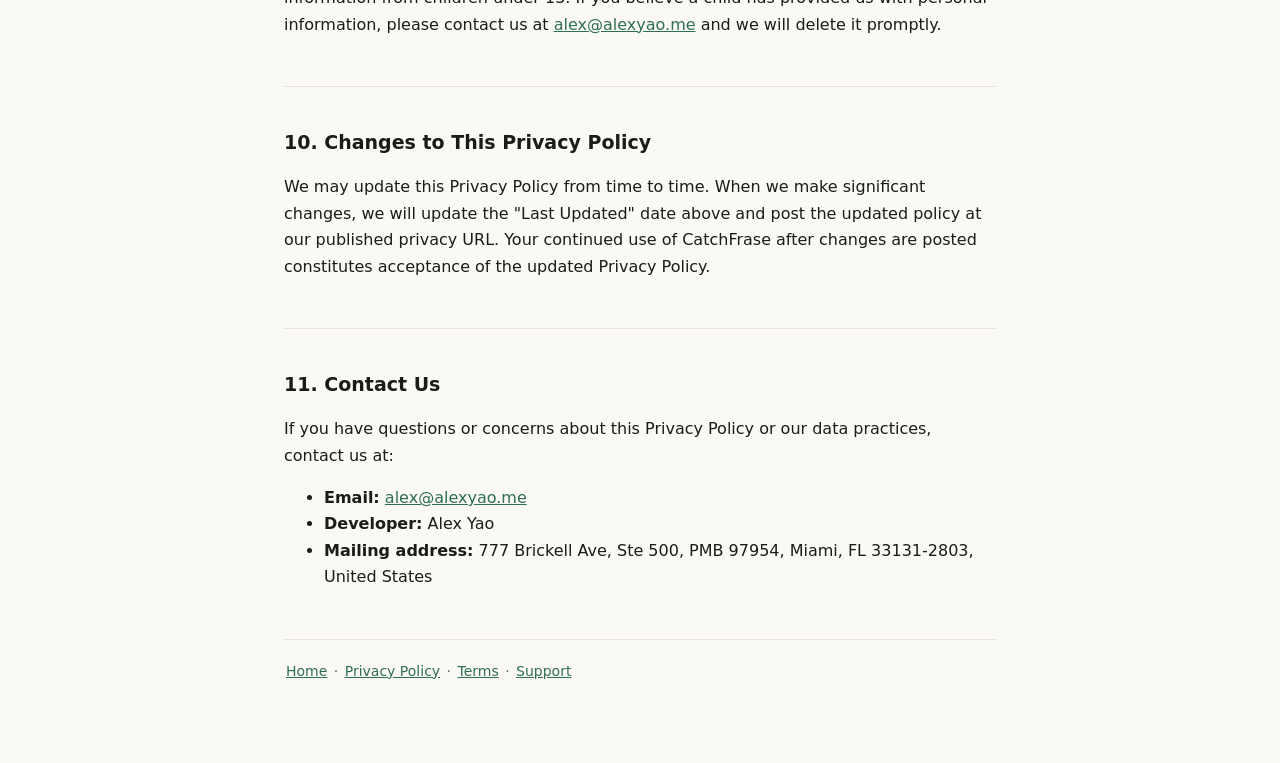
==== commit 0b644aa6: "Disclose crash reporting, fal segmentation and Apple speech recognition Three services reach user da" ====
--- a/privacy-policy.html
+++ b/privacy-policy.html
@@ -11,7 +11,7 @@
 <h1 id="privacy-policy-for-catchfrase">Privacy Policy for
 CatchFrase</h1>
 <p><strong>Effective Date:</strong> June 27, 2026 <strong>Last
-Updated:</strong> July 7, 2026</p>
+Updated:</strong> August 1, 2026</p>
 <p>Alex Yao ("we," "our," or "us") built CatchFrase as a free-to-start
 app with an optional subscription (CatchFrase Plus). This Privacy
 Policy explains how we collect, use, and protect your information when
@@ -45,6 +45,13 @@
 information (such as whether a subscription is active) through our
 subscription-management provider, RevenueCat, tied to a random app
 identifier — not to your name or Apple ID.</li>
+<li><strong>Crash reports.</strong> If the app crashes, a report is sent
+to our crash-reporting provider, Sentry, so we can find and fix the
+fault. It contains the error, where in the code it happened, your device
+model, operating system version and app version, and an identifier
+Sentry generates for the installation. It contains no name, no email, no
+photos, no audio and none of the words you have collected. We use these
+reports only to fix faults.</li>
 </ul>
 <h3 id="information-we-do-not-collect">Information We Do NOT
 Collect</h3>
@@ -131,6 +138,31 @@
 tied to a random app identifier)</td>
 <td><a
 href="https://www.revenuecat.com/privacy/">https://www.revenuecat.com/privacy/</a></td>
+</tr>
+<tr>
+<td>fal (SAM segmentation)</td>
+<td>Only when an on-device cutout fails and you tap to fix it: the
+photo is sent once so the object can be separated from its background.
+It is processed for that request and not kept</td>
+<td><a href="https://fal.ai/privacy">https://fal.ai/privacy</a></td>
+</tr>
+<tr>
+<td>Apple (Speech Recognition)</td>
+<td>Recognizes your voice during pronunciation practice. This happens
+on your device when your device supports it, and otherwise by Apple's
+speech recognition service. Audio is never stored and never reaches
+CatchFrase's servers</td>
+<td><a
+href="https://www.apple.com/legal/privacy/">https://www.apple.com/legal/privacy/</a></td>
+</tr>
+<tr>
+<td>Sentry</td>
+<td>Receives a report when the app crashes: the error, where in the
+code it happened, your device model, operating system version and app
+version, plus an identifier Sentry generates for the installation. It
+carries no photos, no audio and no vocabulary you have collected</td>
+<td><a
+href="https://sentry.io/privacy/">https://sentry.io/privacy/</a></td>
 </tr>
 </tbody>
 </table>
@@ -170,9 +202,9 @@
 Retained on your device until you delete the app or clear its data.
 Deleting the app removes this data.</li>
 <li><strong>Photos sent for identification:</strong> Transmitted only to
-generate a card and not stored on our servers. Any handling by Google or
-Cloudflare is governed by their respective privacy policies (Section
-4).</li>
+generate a card, or to redo a cutout you asked to fix, and not stored on
+our servers. Any handling by Google, Cloudflare or fal is governed by
+their respective privacy policies (Section 4).</li>
 <li><strong>Anonymous usage events (app and website):</strong> Stored in
 aggregate form on our analytics infrastructure for a limited period and
 then expire automatically. They are never joined with any identity,
@@ -180,6 +212,9 @@
 <li><strong>Website session data (Microsoft Clarity):</strong> Retained
 by Microsoft according to the Microsoft Privacy Statement (Section
 5).</li>
+<li><strong>Crash reports:</strong> Retained by Sentry for a limited
+period and then deleted automatically. They hold no identity to join
+them to (Section 4).</li>
 <li><strong>Support requests:</strong> Retained for as long as needed to
 resolve your request.</li>
 </ul>
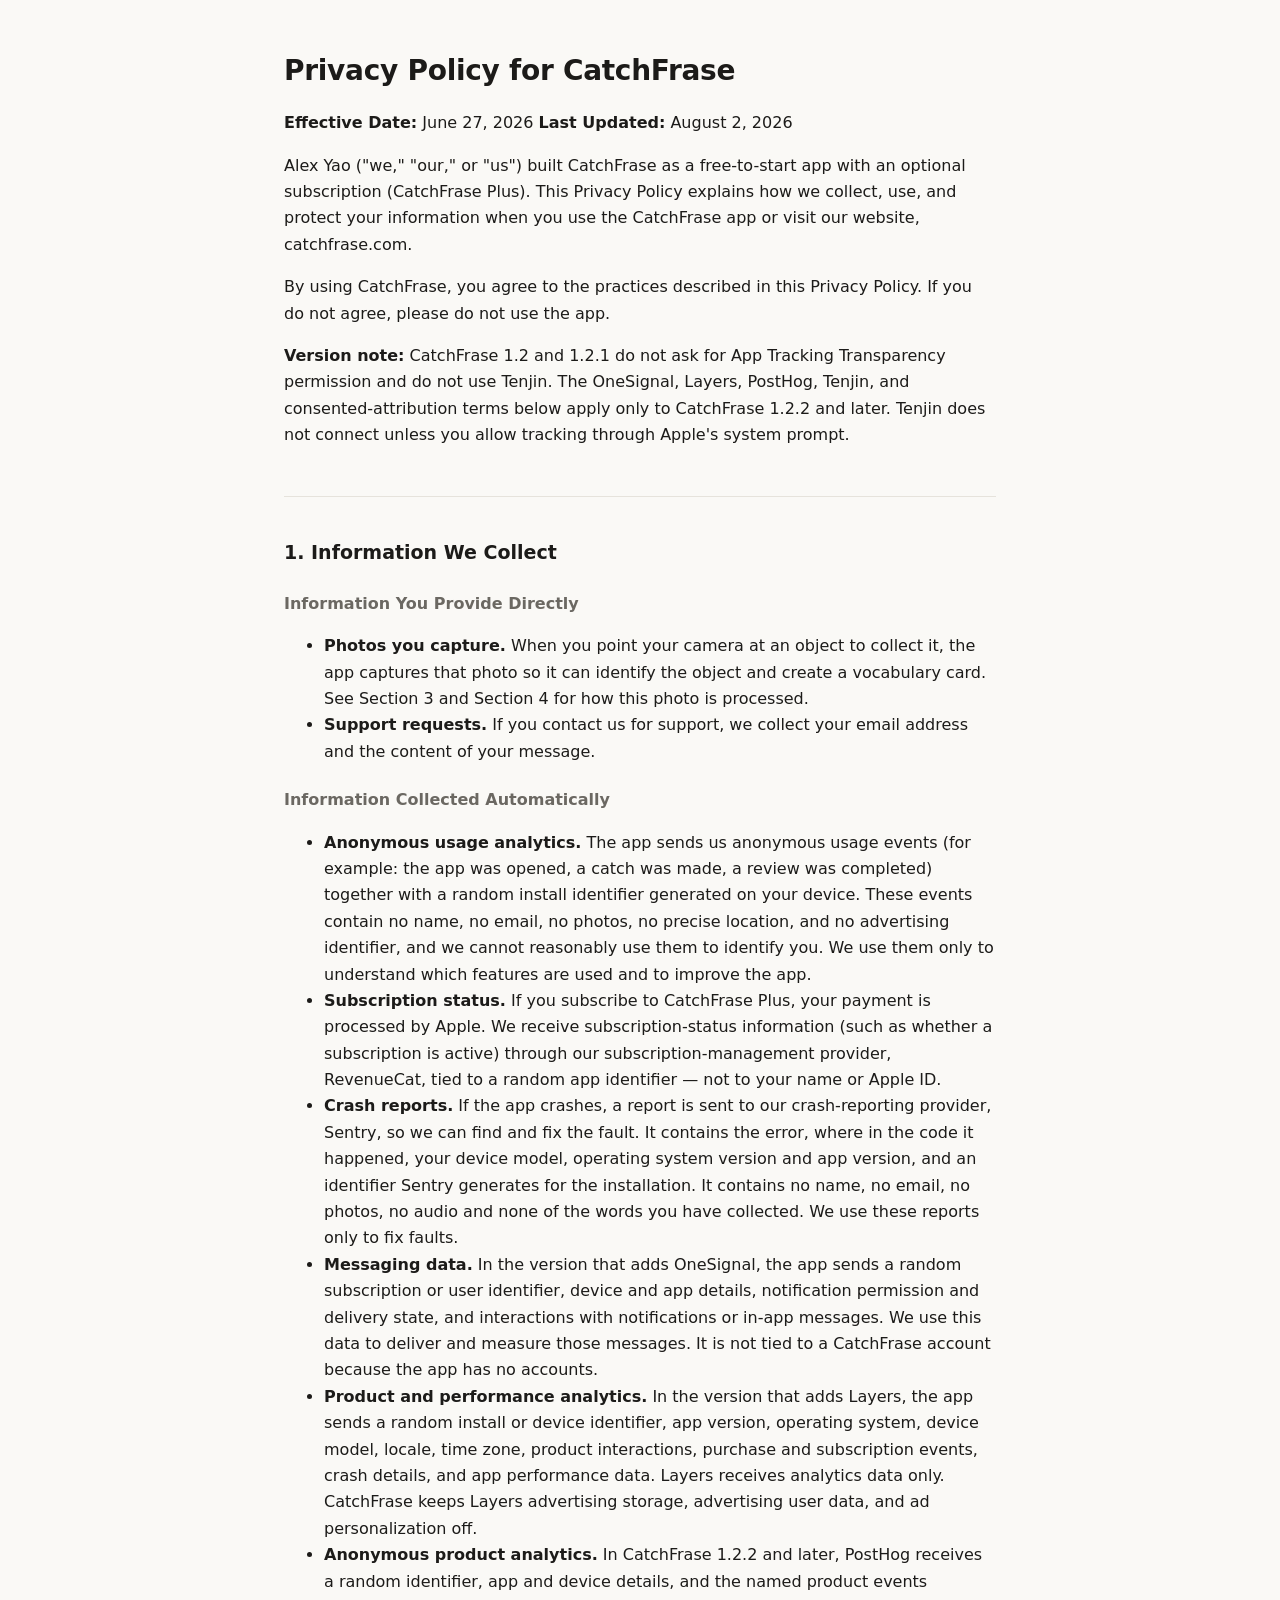
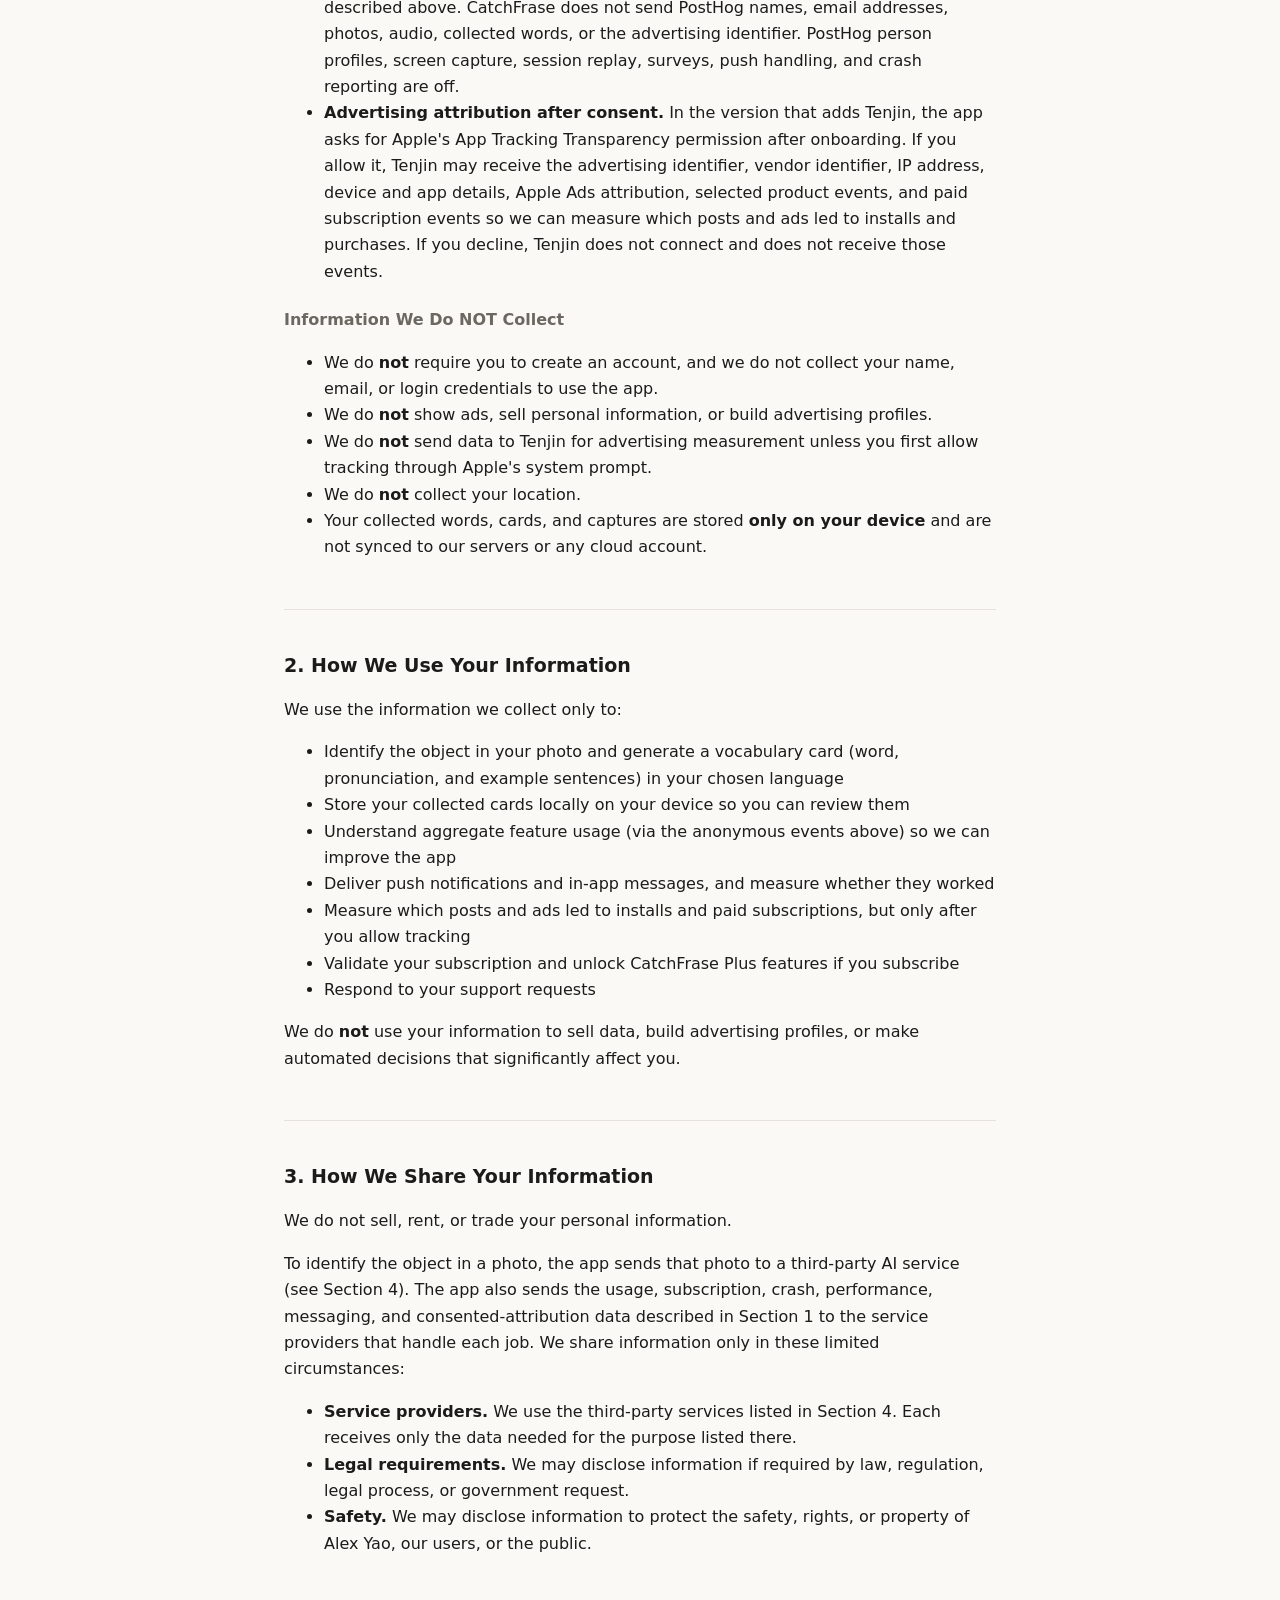
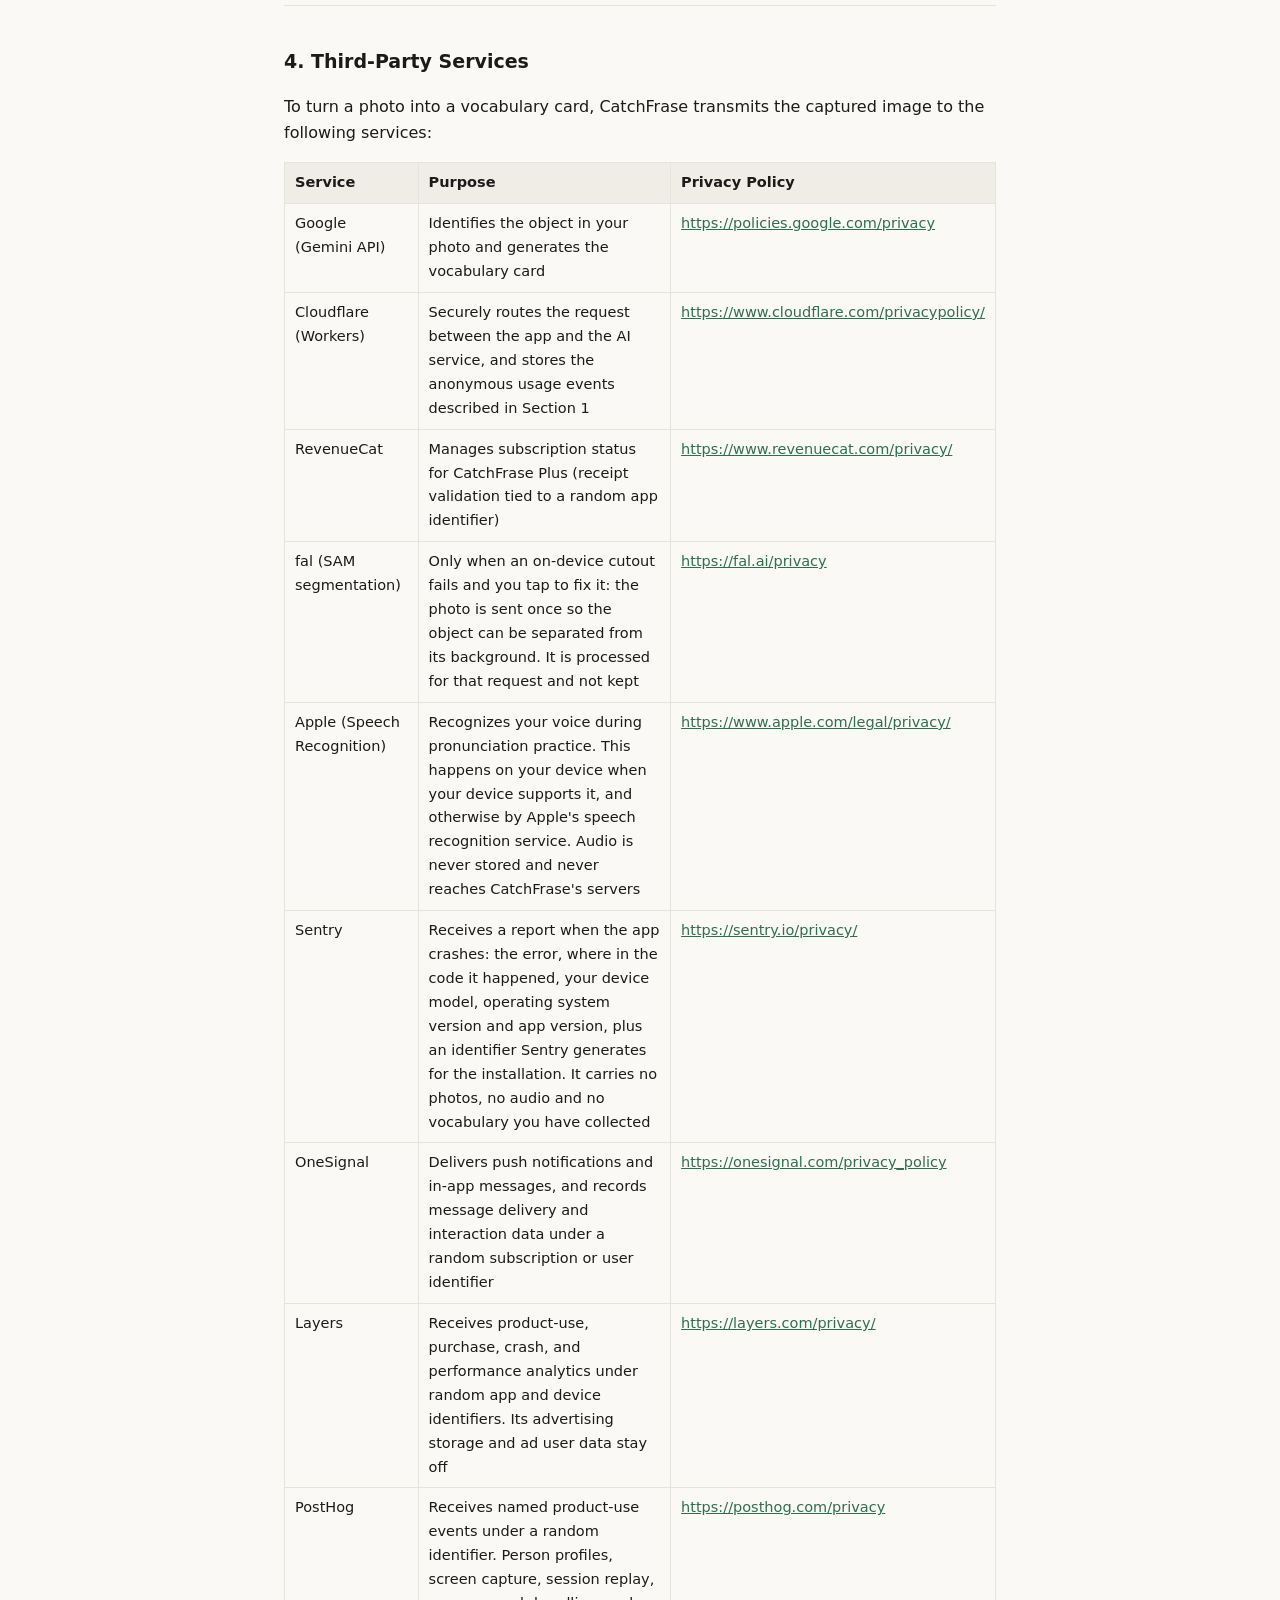
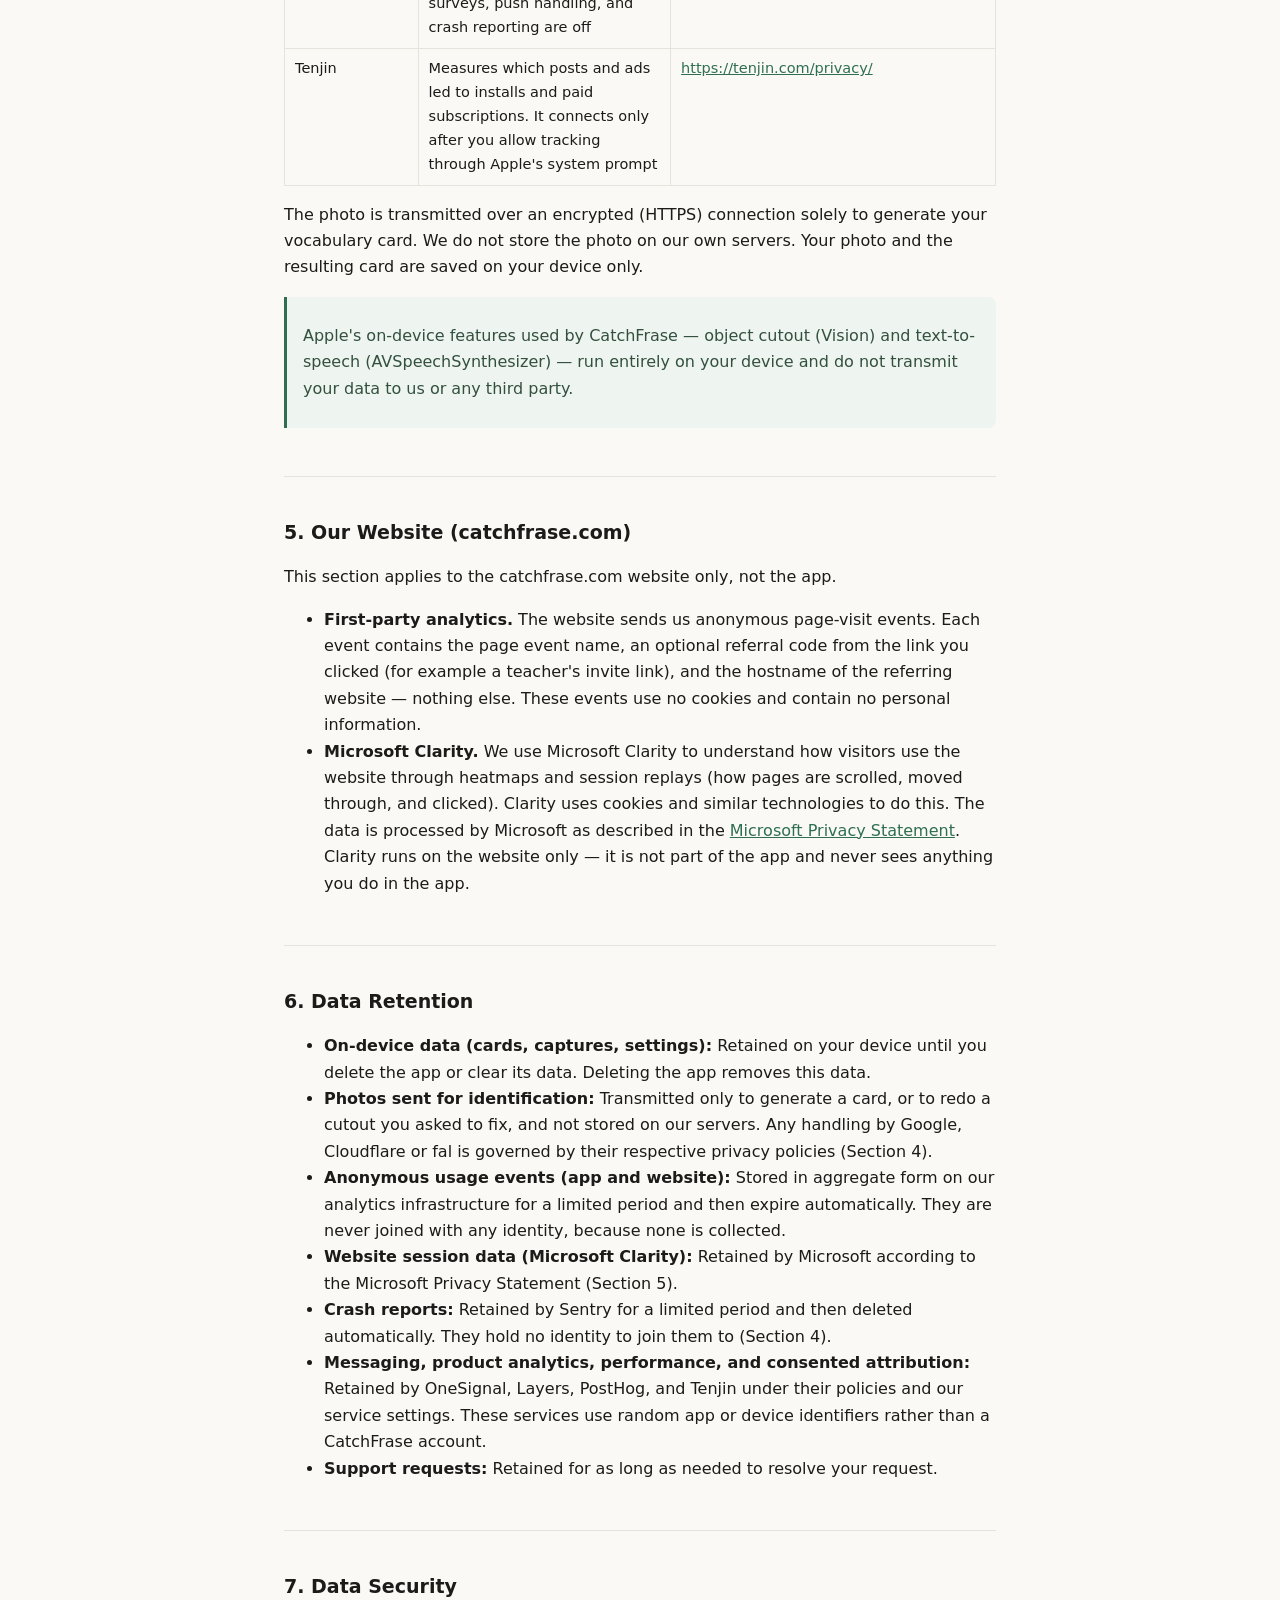
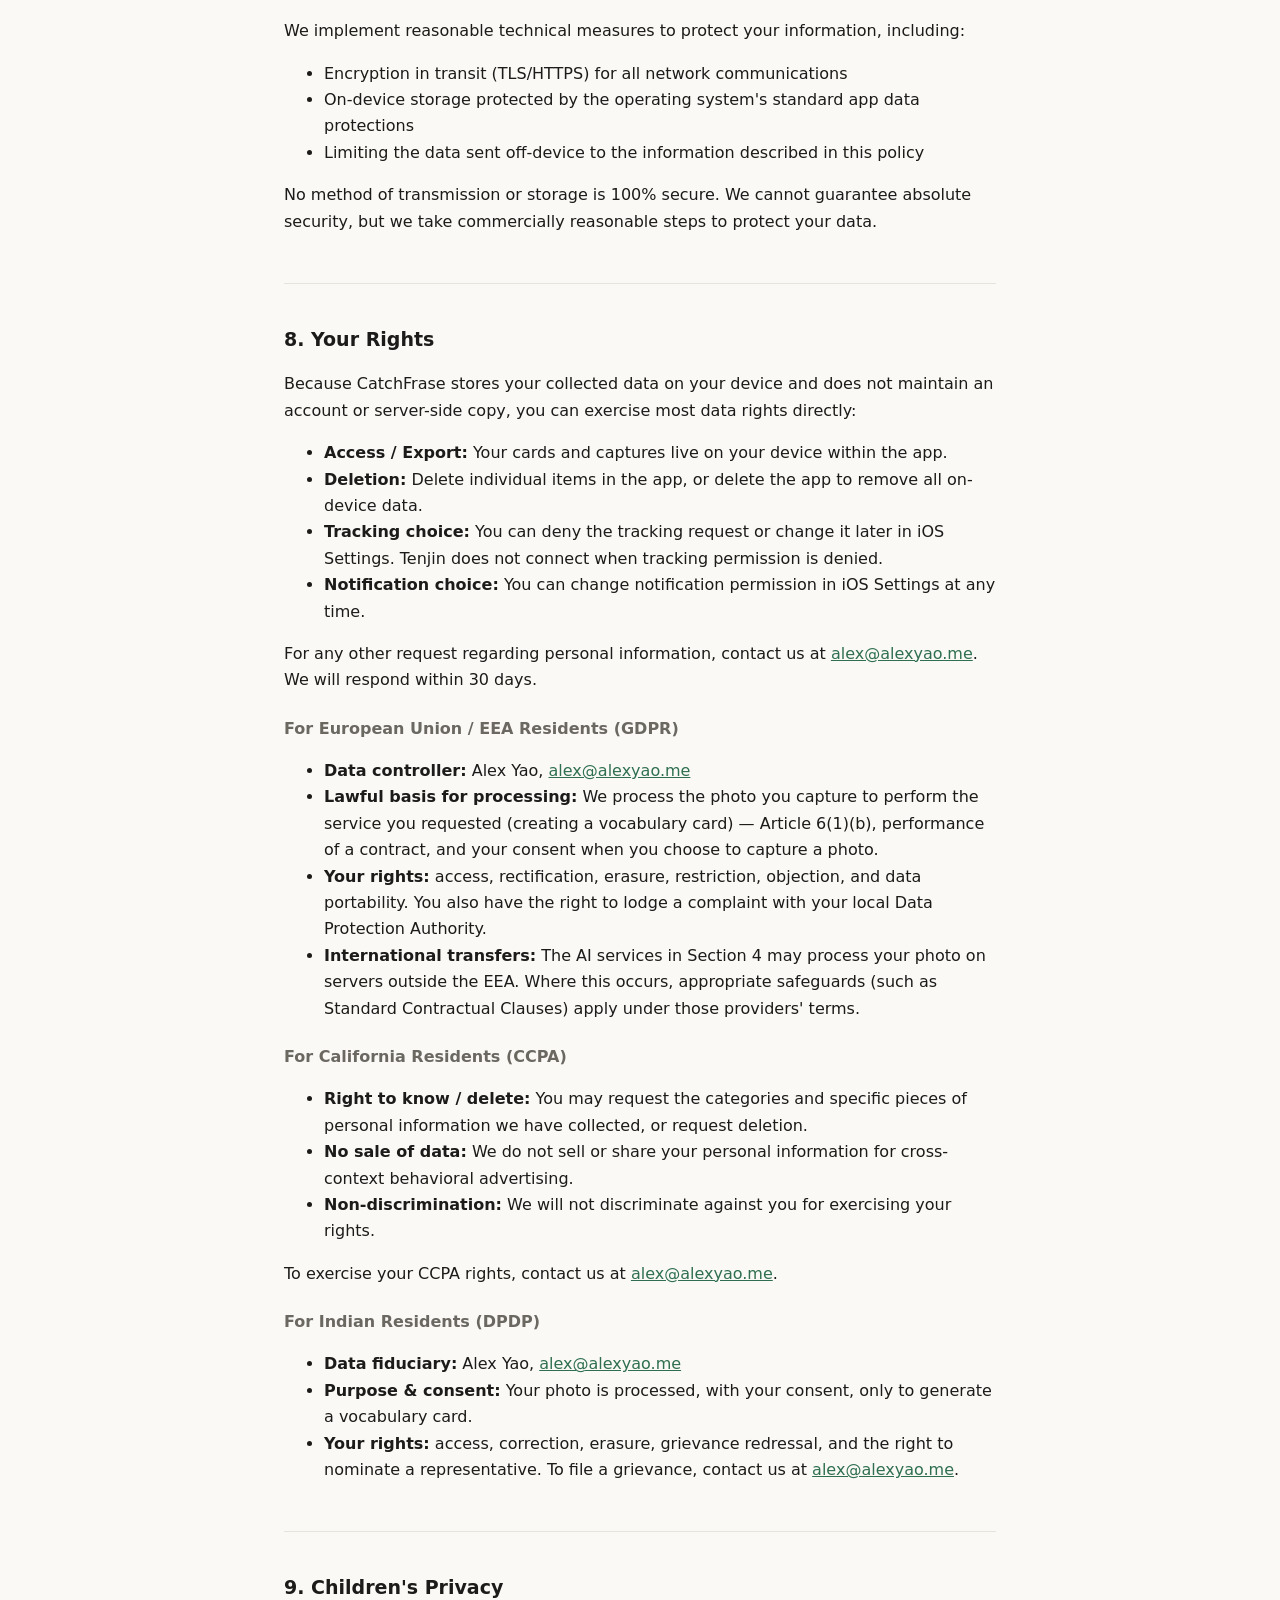
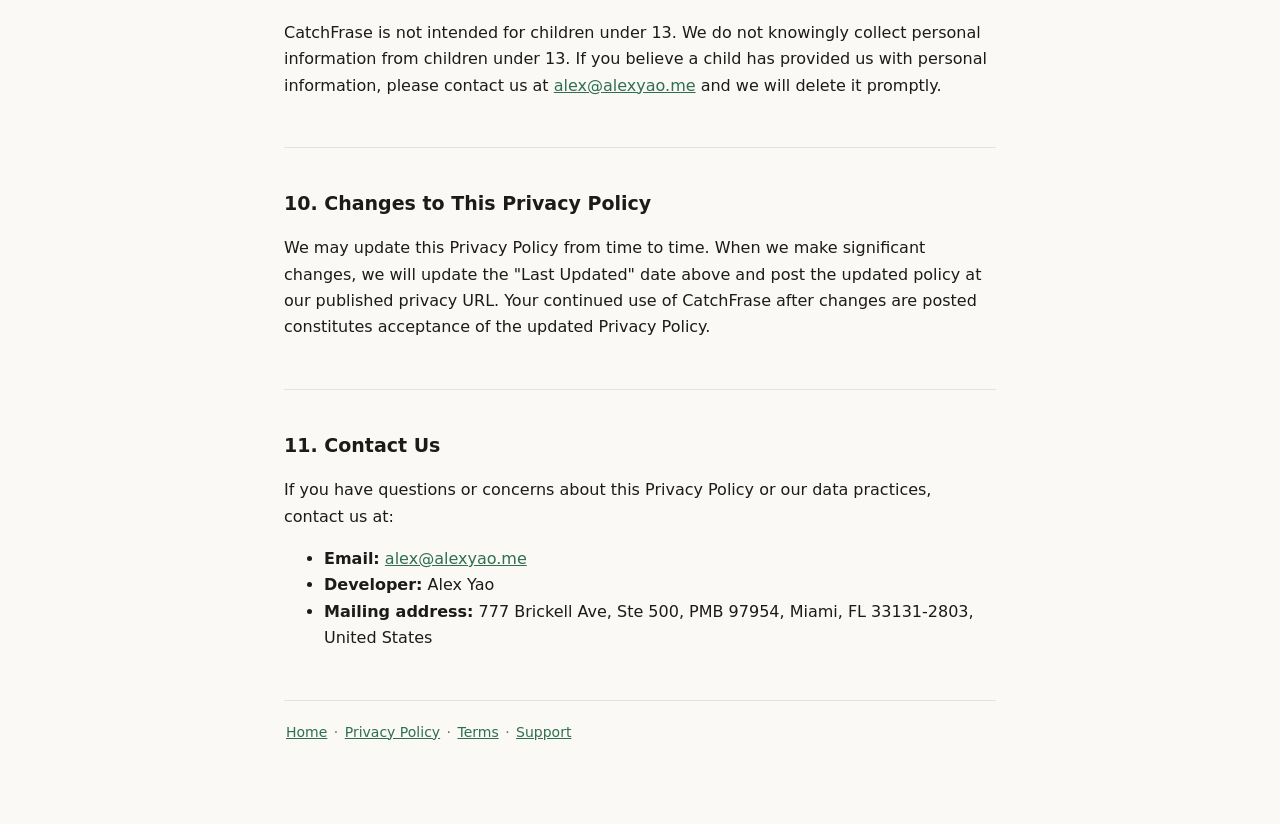
==== commit 7236cbb6: "Disclose SDK data use for CatchFrase 1.2.2" ====
--- a/privacy-policy.html
+++ b/privacy-policy.html
@@ -11,13 +11,18 @@
 <h1 id="privacy-policy-for-catchfrase">Privacy Policy for
 CatchFrase</h1>
 <p><strong>Effective Date:</strong> June 27, 2026 <strong>Last
-Updated:</strong> August 1, 2026</p>
+Updated:</strong> August 2, 2026</p>
 <p>Alex Yao ("we," "our," or "us") built CatchFrase as a free-to-start
-app with an optional subscription (CatchFrase Plus). This Privacy
-Policy explains how we collect, use, and protect your information when
-you use the CatchFrase app or visit our website, catchfrase.com.</p>
+app with an optional subscription (CatchFrase Plus). This Privacy Policy
+explains how we collect, use, and protect your information when you use
+the CatchFrase app or visit our website, catchfrase.com.</p>
 <p>By using CatchFrase, you agree to the practices described in this
 Privacy Policy. If you do not agree, please do not use the app.</p>
+<p><strong>Version note:</strong> CatchFrase 1.2 and 1.2.1 do not ask
+for App Tracking Transparency permission and do not use Tenjin. The
+OneSignal, Layers, PostHog, Tenjin, and consented-attribution terms below
+apply only to CatchFrase 1.2.2 and later. Tenjin does not connect unless
+you allow tracking through Apple's system prompt.</p>
 <hr />
 <h2 id="1-information-we-collect">1. Information We Collect</h2>
 <h3 id="information-you-provide-directly">Information You Provide
@@ -52,6 +57,33 @@
 Sentry generates for the installation. It contains no name, no email, no
 photos, no audio and none of the words you have collected. We use these
 reports only to fix faults.</li>
+<li><strong>Messaging data.</strong> In the version that adds OneSignal,
+the app sends a random subscription or user identifier, device and app
+details, notification permission and delivery state, and interactions
+with notifications or in-app messages. We use this data to deliver and
+measure those messages. It is not tied to a CatchFrase account because
+the app has no accounts.</li>
+<li><strong>Product and performance analytics.</strong> In the version
+that adds Layers, the app sends a random install or device identifier,
+app version, operating system, device model, locale, time zone, product
+interactions, purchase and subscription events, crash details, and app
+performance data. Layers receives analytics data only. CatchFrase keeps
+Layers advertising storage, advertising user data, and ad
+personalization off.</li>
+<li><strong>Anonymous product analytics.</strong> In CatchFrase 1.2.2
+and later, PostHog receives a random identifier, app and device details,
+and the named product events described above. CatchFrase does not send
+PostHog names, email addresses, photos, audio, collected words, or the
+advertising identifier. PostHog person profiles, screen capture, session
+replay, surveys, push handling, and crash reporting are off.</li>
+<li><strong>Advertising attribution after consent.</strong> In the
+version that adds Tenjin, the app asks for Apple's App Tracking
+Transparency permission after onboarding. If you allow it, Tenjin may
+receive the advertising identifier, vendor identifier, IP address,
+device and app details, Apple Ads attribution, selected product events,
+and paid subscription events so we can measure which posts and ads led
+to installs and purchases. If you decline, Tenjin does not connect and
+does not receive those events.</li>
 </ul>
 <h3 id="information-we-do-not-collect">Information We Do NOT
 Collect</h3>
@@ -59,10 +91,11 @@
 <li>We do <strong>not</strong> require you to create an account, and we
 do not collect your name, email, or login credentials to use the
 app.</li>
-<li>We do <strong>not</strong> collect advertising data, and the app
-contains no advertising or third-party tracking SDKs.</li>
-<li>We do <strong>not</strong> track you across other apps or
-websites.</li>
+<li>We do <strong>not</strong> show ads, sell personal information, or
+build advertising profiles.</li>
+<li>We do <strong>not</strong> send data to Tenjin for advertising
+measurement unless you first allow tracking through Apple's system
+prompt.</li>
 <li>We do <strong>not</strong> collect your location.</li>
 <li>Your collected words, cards, and captures are stored <strong>only on
 your device</strong> and are not synced to our servers or any cloud
@@ -80,6 +113,10 @@
 them</li>
 <li>Understand aggregate feature usage (via the anonymous events above)
 so we can improve the app</li>
+<li>Deliver push notifications and in-app messages, and measure whether
+they worked</li>
+<li>Measure which posts and ads led to installs and paid subscriptions,
+but only after you allow tracking</li>
 <li>Validate your subscription and unlock CatchFrase Plus features if
 you subscribe</li>
 <li>Respond to your support requests</li>
@@ -92,14 +129,14 @@
 Information</h2>
 <p>We do not sell, rent, or trade your personal information.</p>
 <p>To identify the object in a photo, the app sends that photo to a
-third-party AI service (see Section 4). Apart from that photo and the
-anonymous usage and subscription events described in Section 1, no data
-leaves your device. We share information only in these limited
-circumstances:</p>
+third-party AI service (see Section 4). The app also sends the usage,
+subscription, crash, performance, messaging, and consented-attribution
+data described in Section 1 to the service providers that handle each
+job. We share information only in these limited circumstances:</p>
 <ul>
 <li><strong>Service providers.</strong> We use the third-party services
-listed in Section 4 to identify objects and route the request securely.
-They access only the photo needed to perform that function.</li>
+listed in Section 4. Each receives only the data needed for the purpose
+listed there.</li>
 <li><strong>Legal requirements.</strong> We may disclose information if
 required by law, regulation, legal process, or government request.</li>
 <li><strong>Safety.</strong> We may disclose information to protect the
@@ -141,15 +178,15 @@
 </tr>
 <tr>
 <td>fal (SAM segmentation)</td>
-<td>Only when an on-device cutout fails and you tap to fix it: the
-photo is sent once so the object can be separated from its background.
-It is processed for that request and not kept</td>
+<td>Only when an on-device cutout fails and you tap to fix it: the photo
+is sent once so the object can be separated from its background. It is
+processed for that request and not kept</td>
 <td><a href="https://fal.ai/privacy">https://fal.ai/privacy</a></td>
 </tr>
 <tr>
 <td>Apple (Speech Recognition)</td>
-<td>Recognizes your voice during pronunciation practice. This happens
-on your device when your device supports it, and otherwise by Apple's
+<td>Recognizes your voice during pronunciation practice. This happens on
+your device when your device supports it, and otherwise by Apple's
 speech recognition service. Audio is never stored and never reaches
 CatchFrase's servers</td>
 <td><a
@@ -157,12 +194,44 @@
 </tr>
 <tr>
 <td>Sentry</td>
-<td>Receives a report when the app crashes: the error, where in the
-code it happened, your device model, operating system version and app
+<td>Receives a report when the app crashes: the error, where in the code
+it happened, your device model, operating system version and app
 version, plus an identifier Sentry generates for the installation. It
 carries no photos, no audio and no vocabulary you have collected</td>
 <td><a
 href="https://sentry.io/privacy/">https://sentry.io/privacy/</a></td>
+</tr>
+<tr>
+<td>OneSignal</td>
+<td>Delivers push notifications and in-app messages, and records message
+delivery and interaction data under a random subscription or user
+identifier</td>
+<td><a
+href="https://onesignal.com/privacy_policy">https://onesignal.com/privacy_policy</a></td>
+</tr>
+<tr>
+<td>Layers</td>
+<td>Receives product-use, purchase, crash, and performance analytics
+under random app and device identifiers. Its advertising storage and ad
+user data stay off</td>
+<td><a
+href="https://layers.com/privacy/">https://layers.com/privacy/</a></td>
+</tr>
+<tr>
+<td>PostHog</td>
+<td>Receives named product-use events under a random identifier. Person
+profiles, screen capture, session replay, surveys, push handling, and
+crash reporting are off</td>
+<td><a
+href="https://posthog.com/privacy">https://posthog.com/privacy</a></td>
+</tr>
+<tr>
+<td>Tenjin</td>
+<td>Measures which posts and ads led to installs and paid subscriptions.
+It connects only after you allow tracking through Apple's system
+prompt</td>
+<td><a
+href="https://tenjin.com/privacy/">https://tenjin.com/privacy/</a></td>
 </tr>
 </tbody>
 </table>
@@ -176,7 +245,8 @@
 device and do not transmit your data to us or any third party.</p>
 </blockquote>
 <hr />
-<h2 id="5-our-website">5. Our Website (catchfrase.com)</h2>
+<h2 id="5-our-website-catchfrasecom">5. Our Website
+(catchfrase.com)</h2>
 <p>This section applies to the catchfrase.com website only, not the
 app.</p>
 <ul>
@@ -215,6 +285,10 @@
 <li><strong>Crash reports:</strong> Retained by Sentry for a limited
 period and then deleted automatically. They hold no identity to join
 them to (Section 4).</li>
+<li><strong>Messaging, product analytics, performance, and consented
+attribution:</strong> Retained by OneSignal, Layers, PostHog, and Tenjin
+under their policies and our service settings. These services use
+random app or device identifiers rather than a CatchFrase account.</li>
 <li><strong>Support requests:</strong> Retained for as long as needed to
 resolve your request.</li>
 </ul>
@@ -227,8 +301,8 @@
 communications</li>
 <li>On-device storage protected by the operating system's standard app
 data protections</li>
-<li>Minimizing the data the app sends off-device to only the photo
-needed to create a card</li>
+<li>Limiting the data sent off-device to the information described in
+this policy</li>
 </ul>
 <p>No method of transmission or storage is 100% secure. We cannot
 guarantee absolute security, but we take commercially reasonable steps
@@ -243,6 +317,11 @@
 your device within the app.</li>
 <li><strong>Deletion:</strong> Delete individual items in the app, or
 delete the app to remove all on-device data.</li>
+<li><strong>Tracking choice:</strong> You can deny the tracking request
+or change it later in iOS Settings. Tenjin does not connect when tracking
+permission is denied.</li>
+<li><strong>Notification choice:</strong> You can change notification
+permission in iOS Settings at any time.</li>
 </ul>
 <p>For any other request regarding personal information, contact us at
 <a href="mailto:alex@alexyao.me">alex@alexyao.me</a>. We will respond
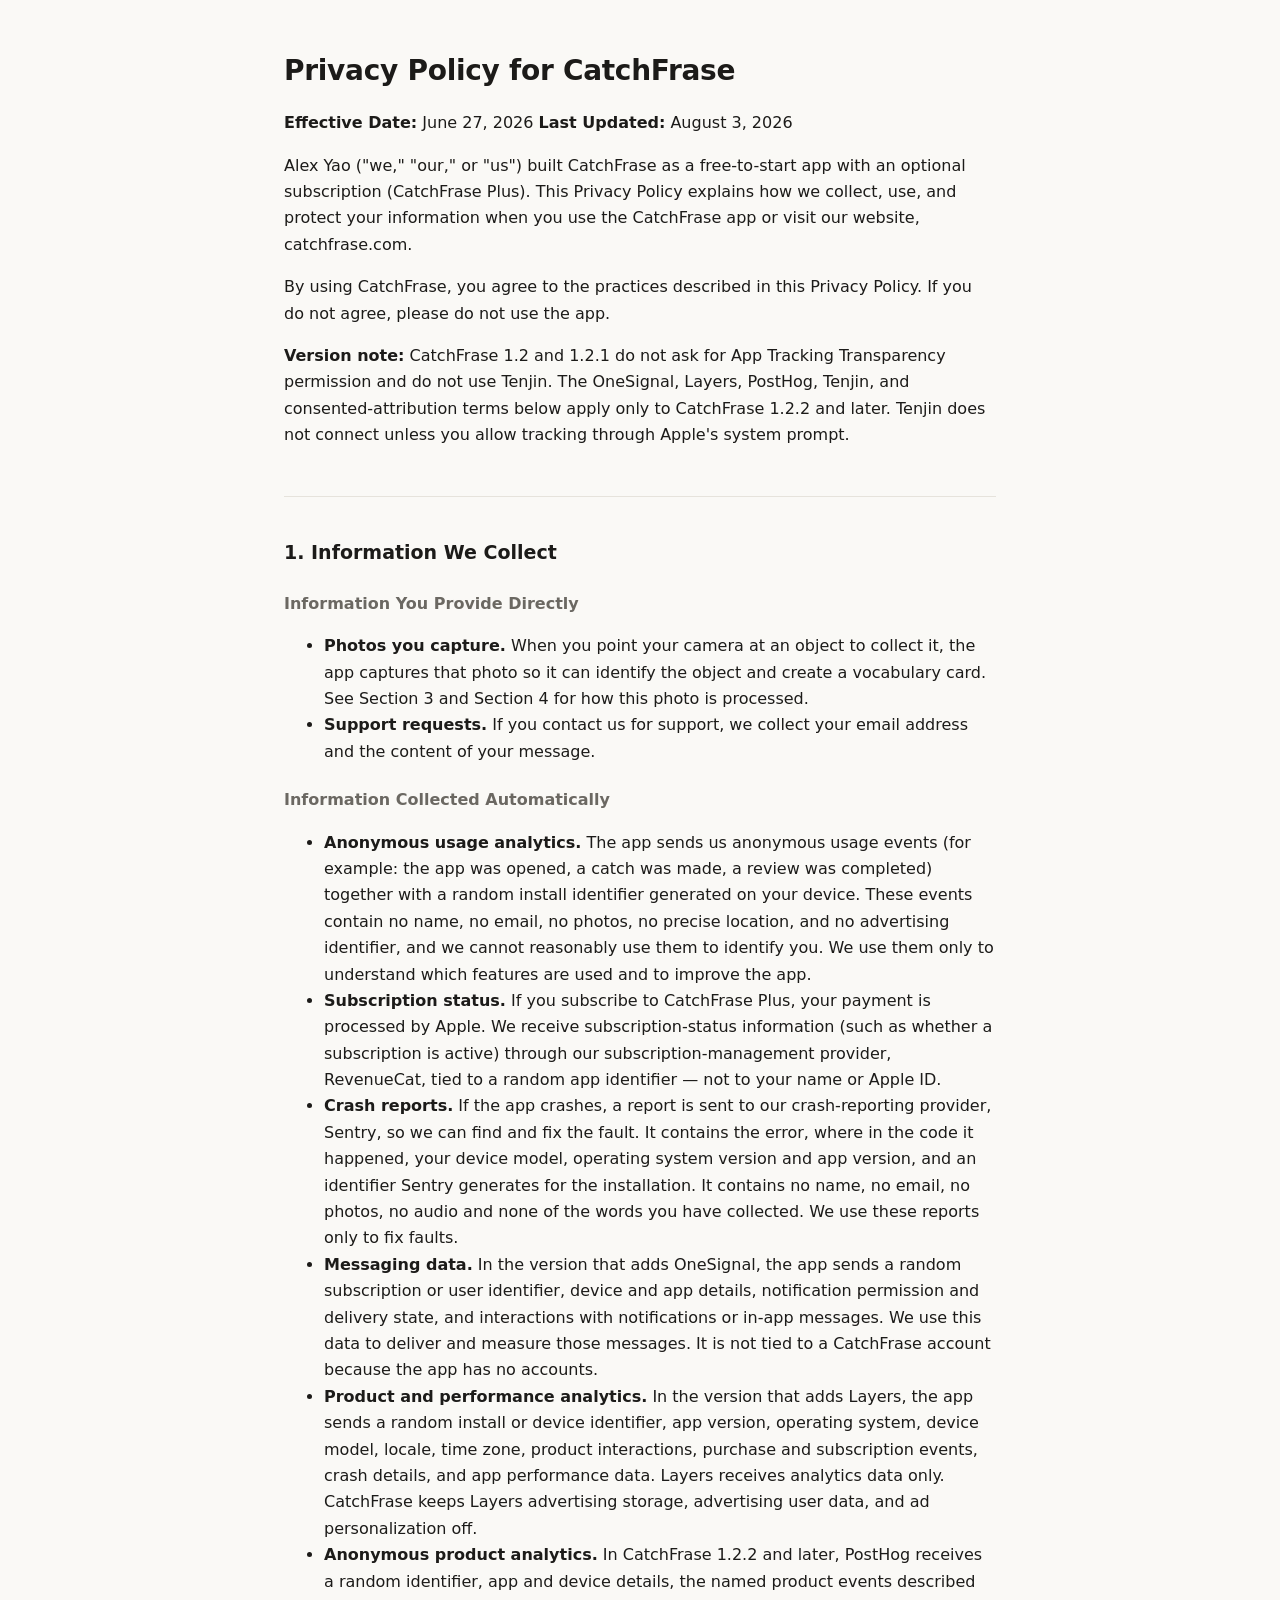
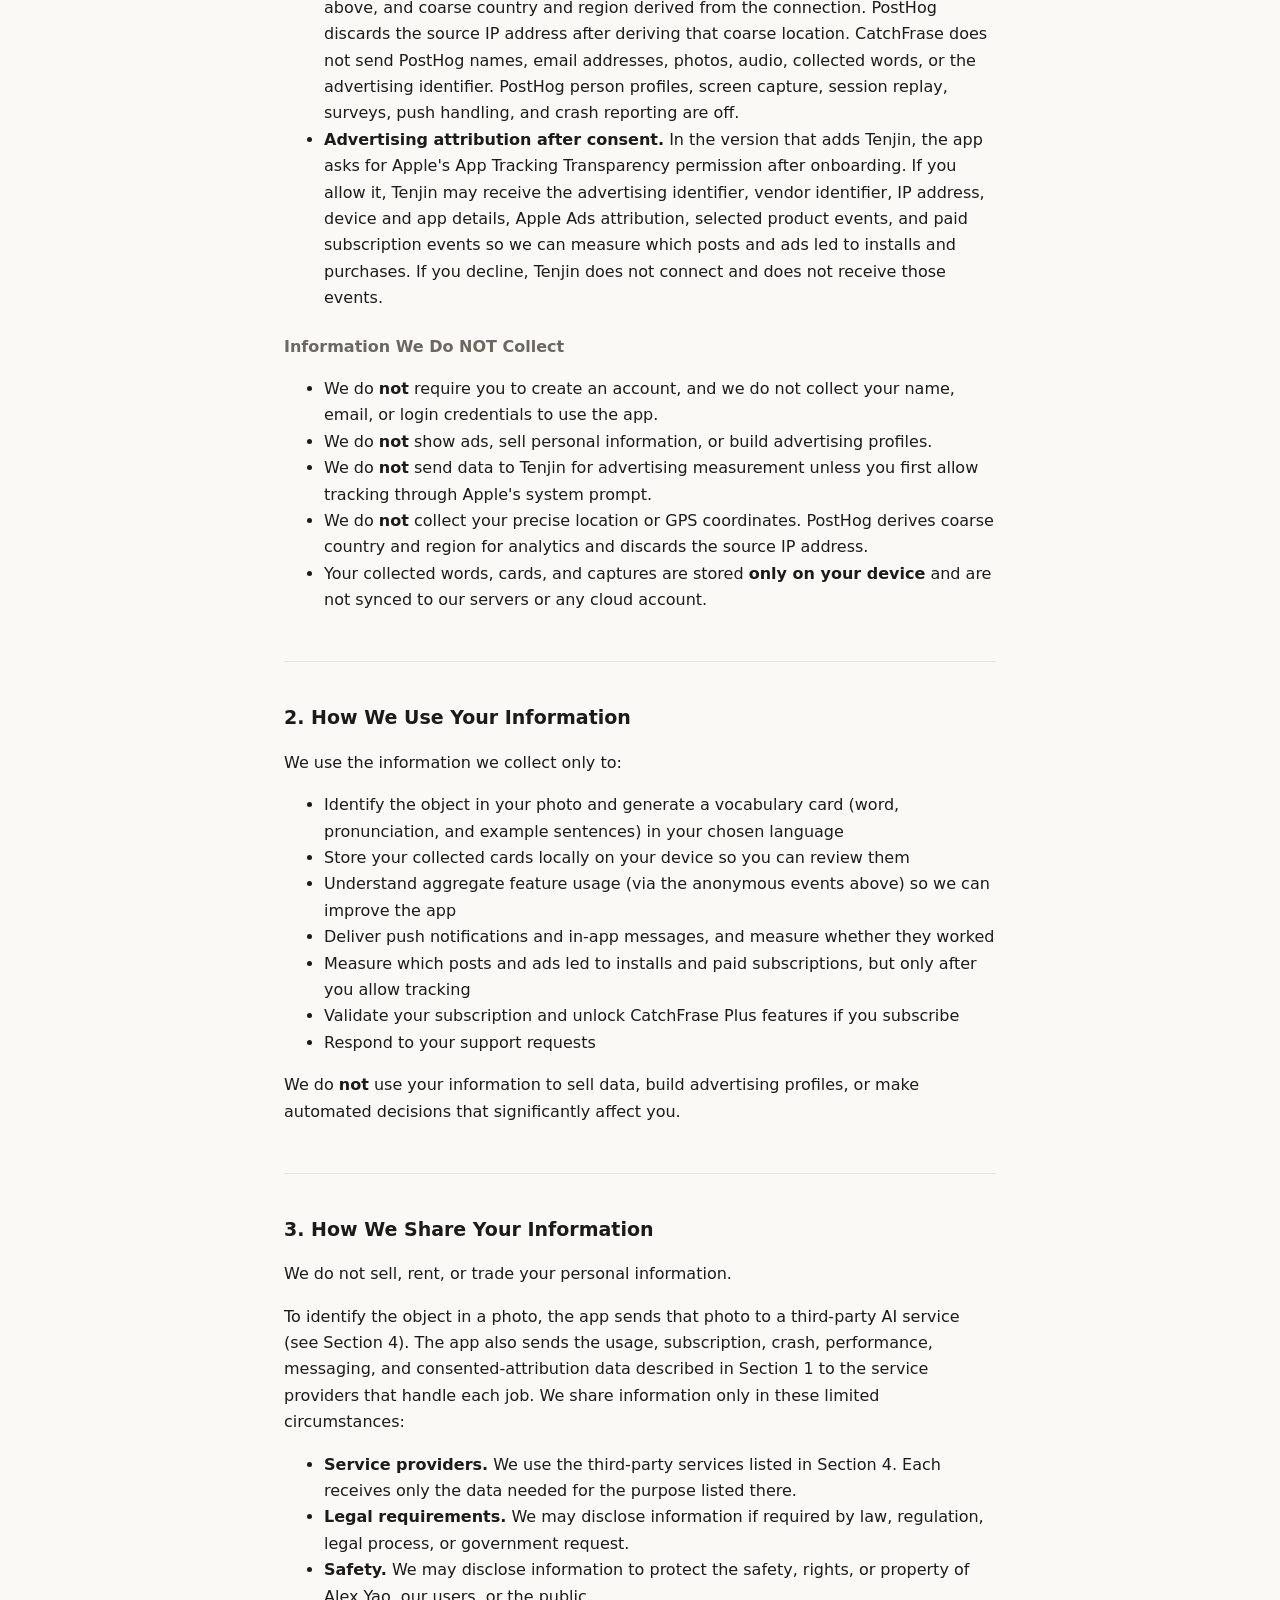
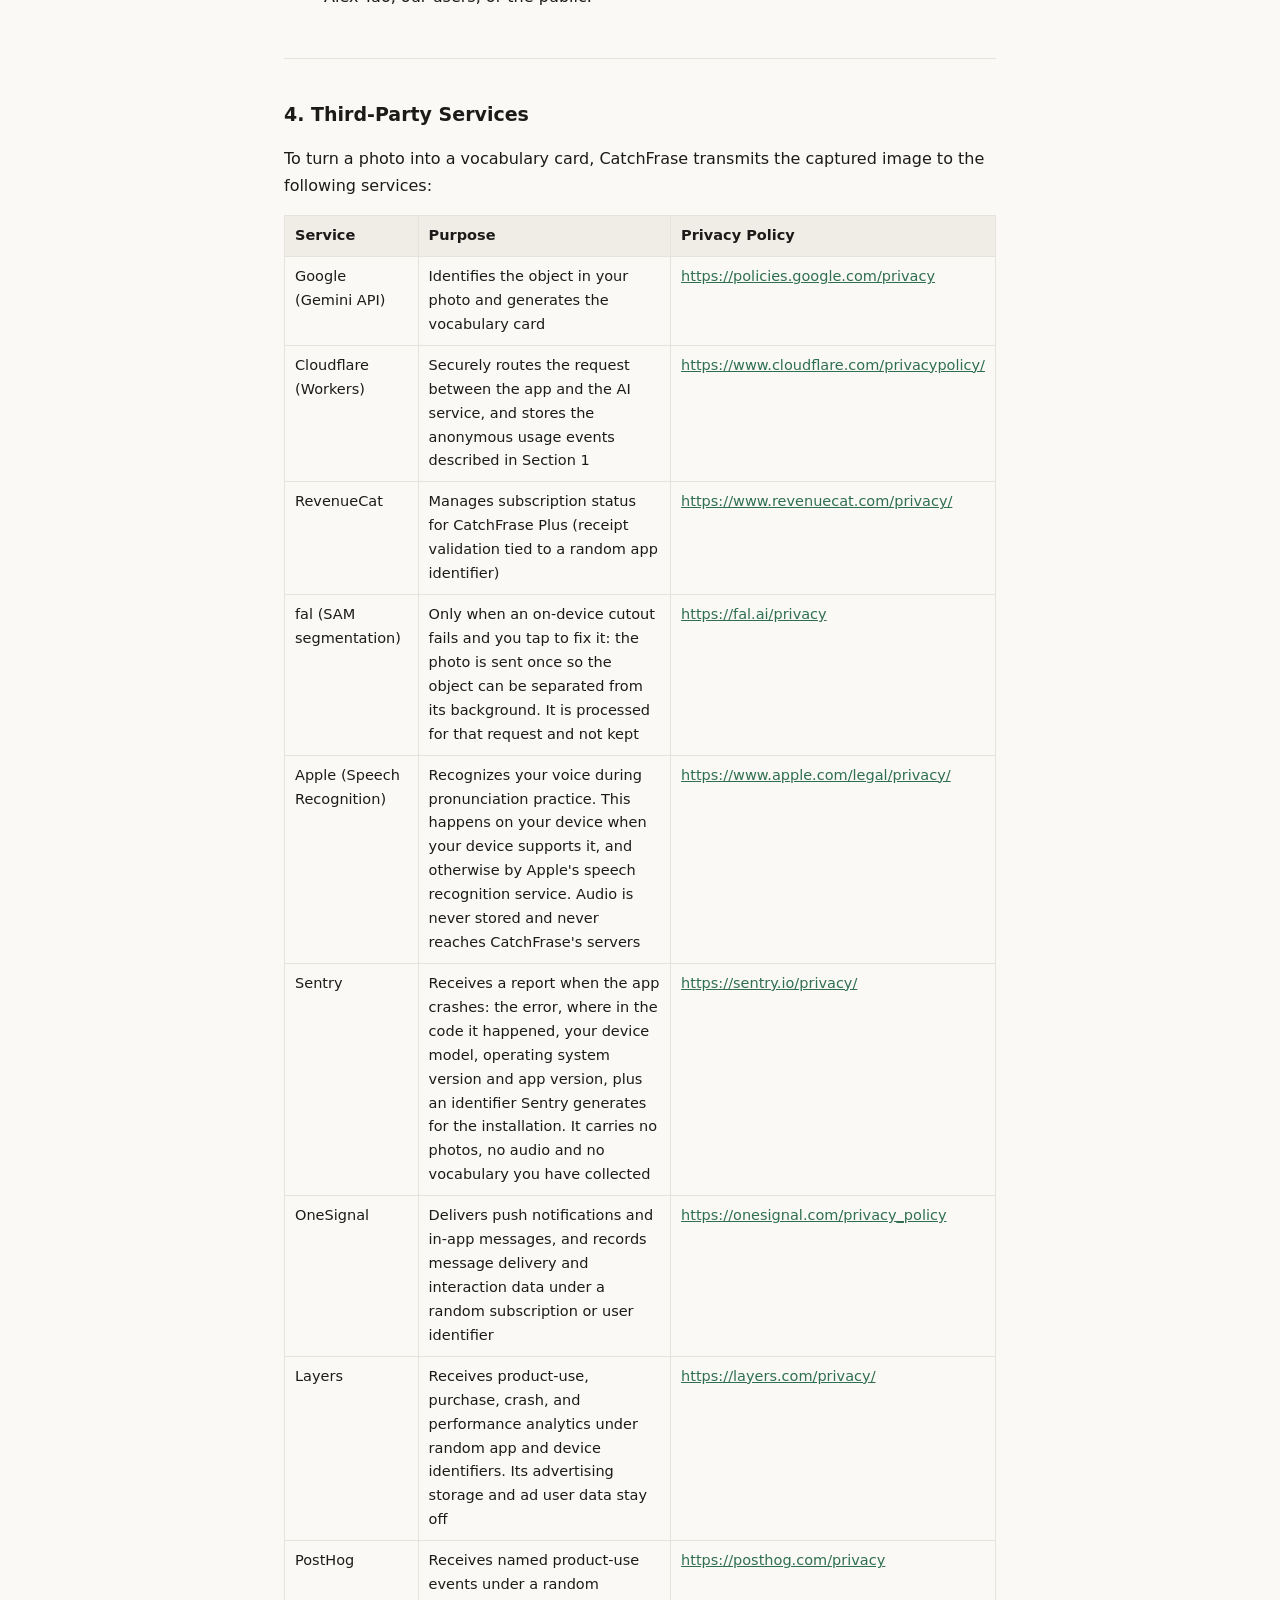
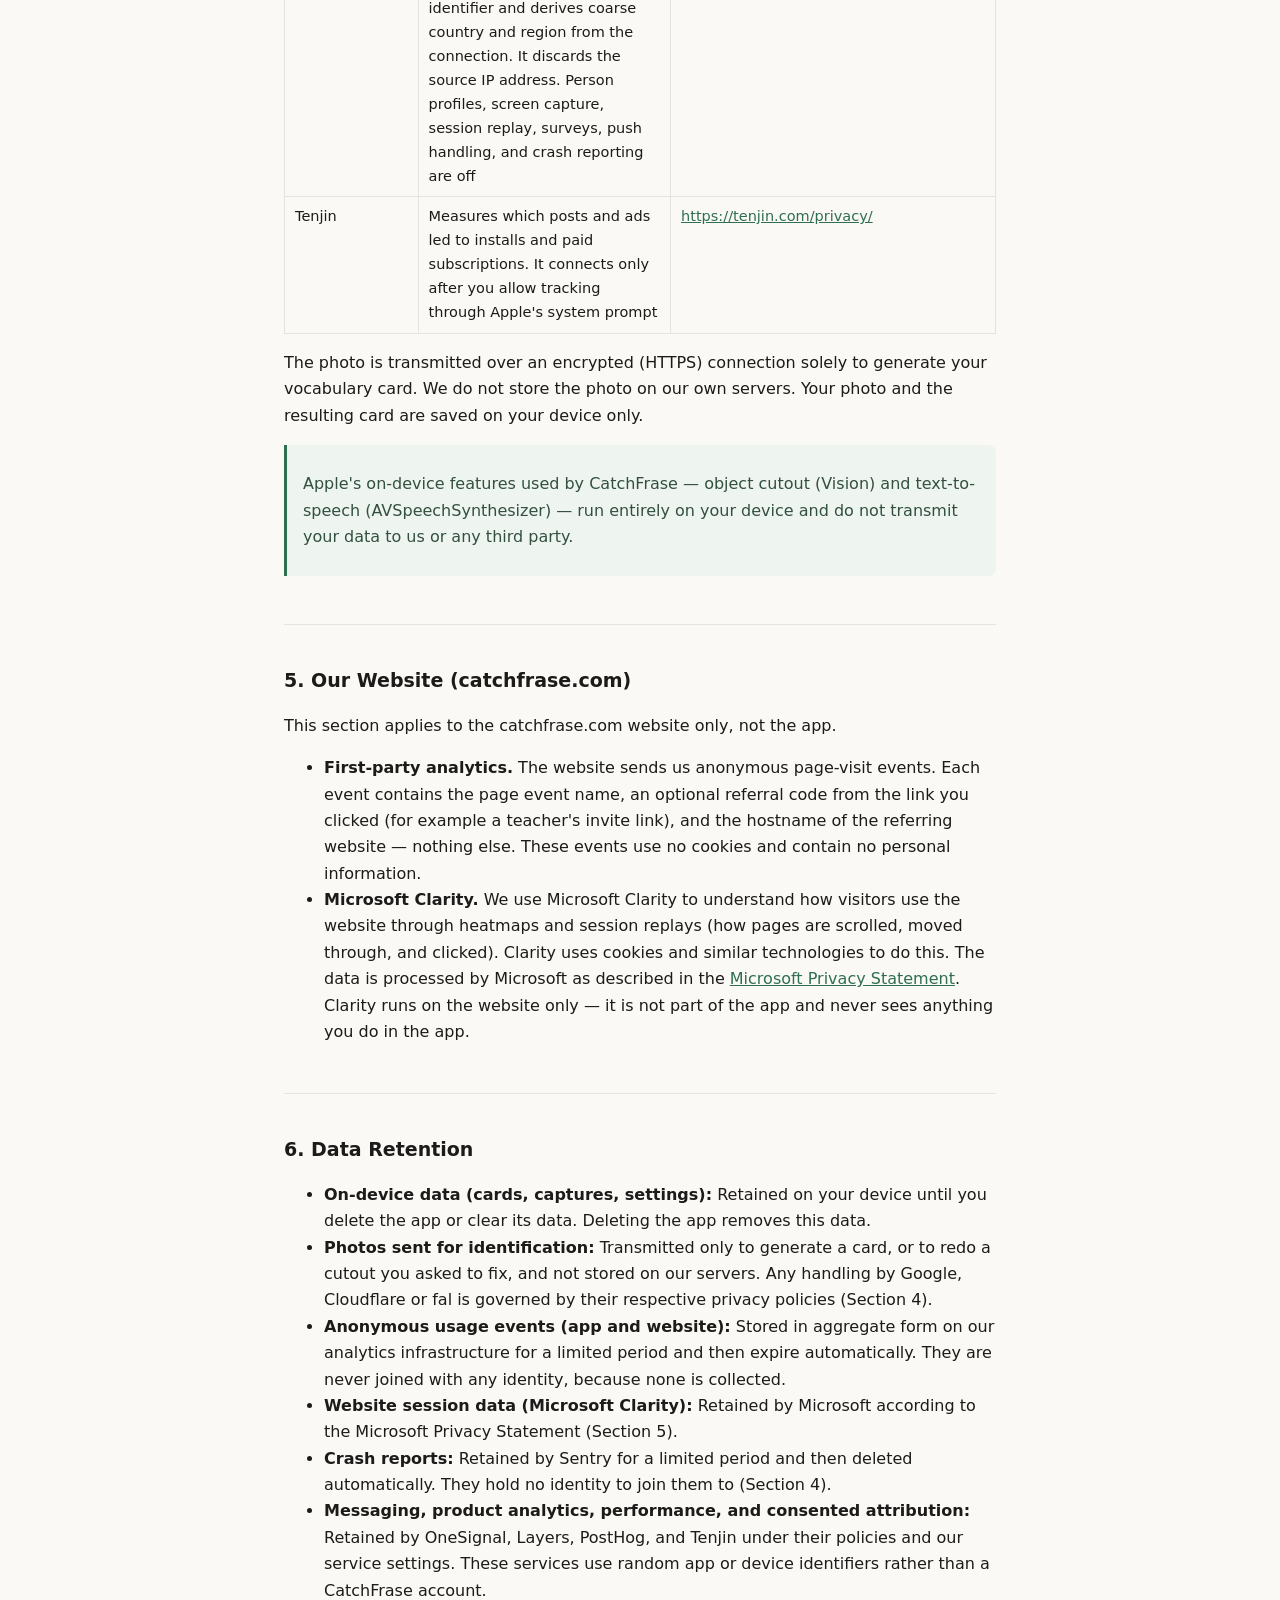
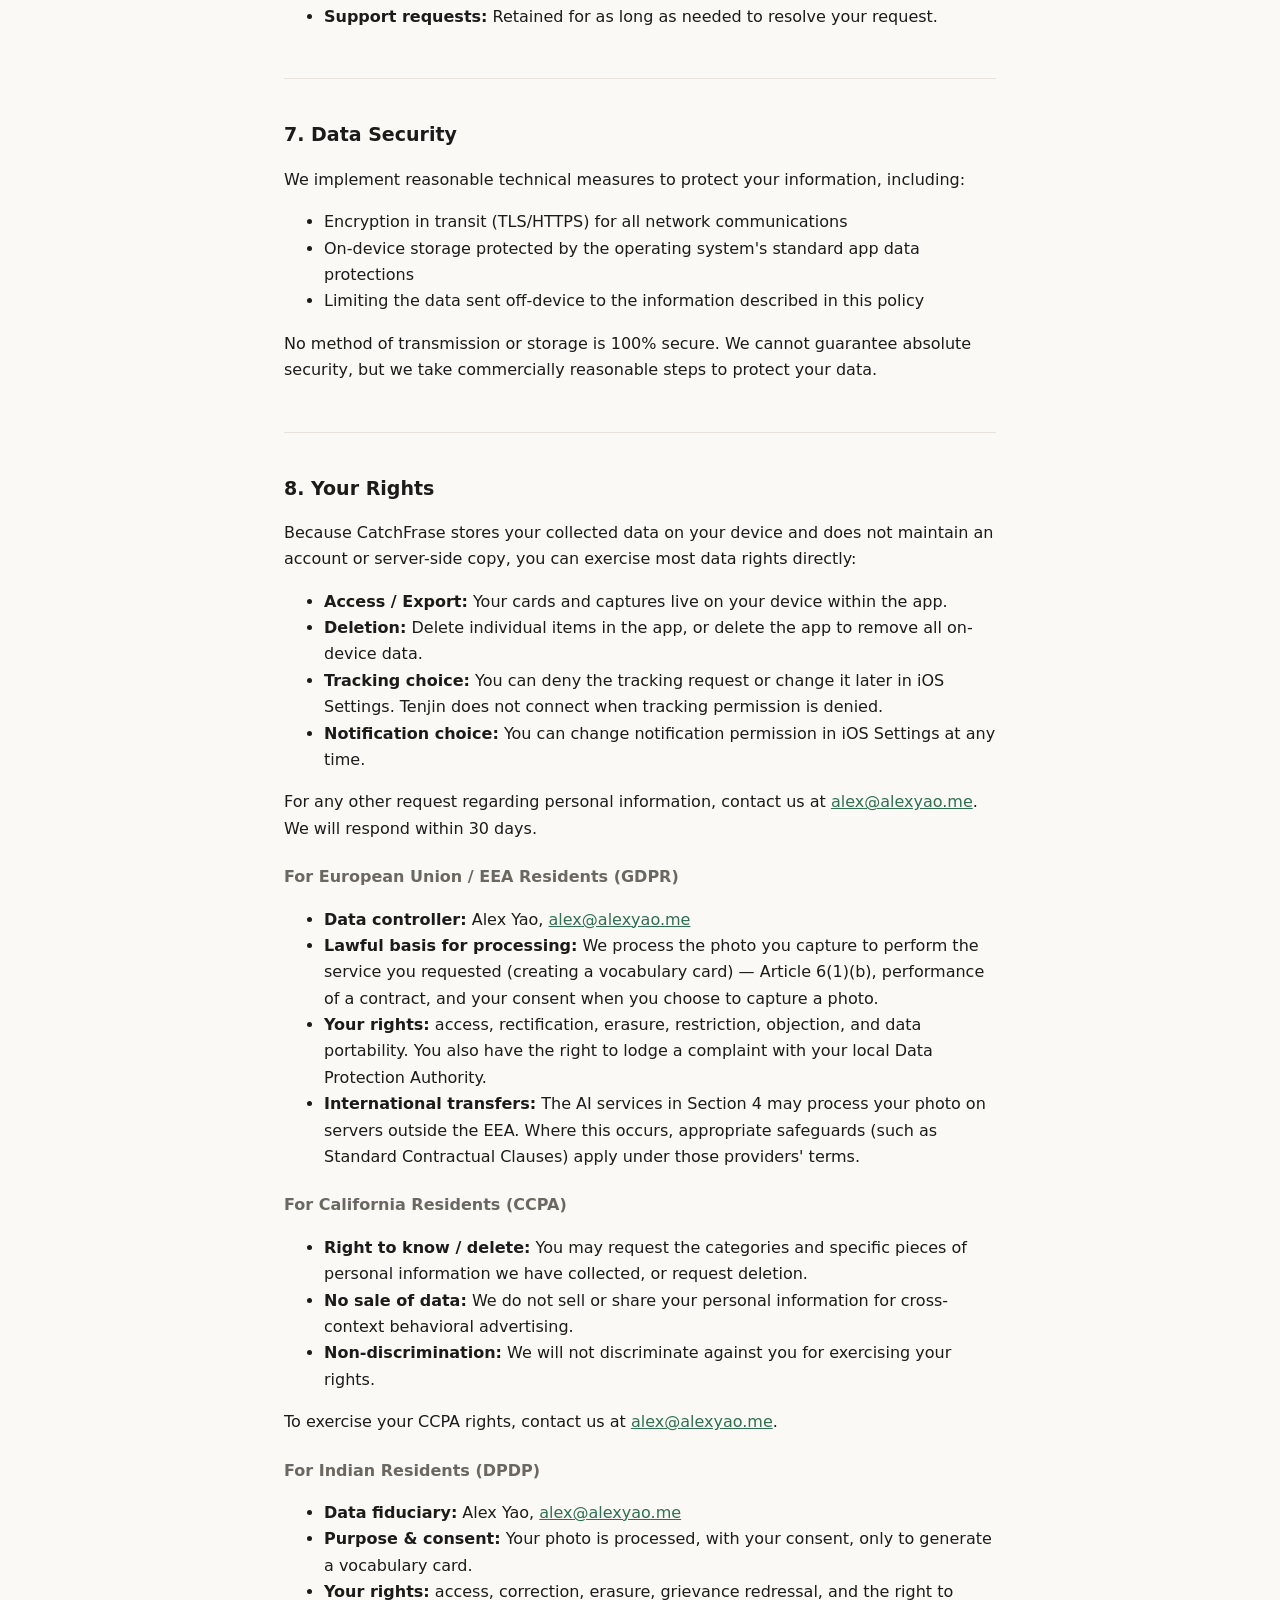
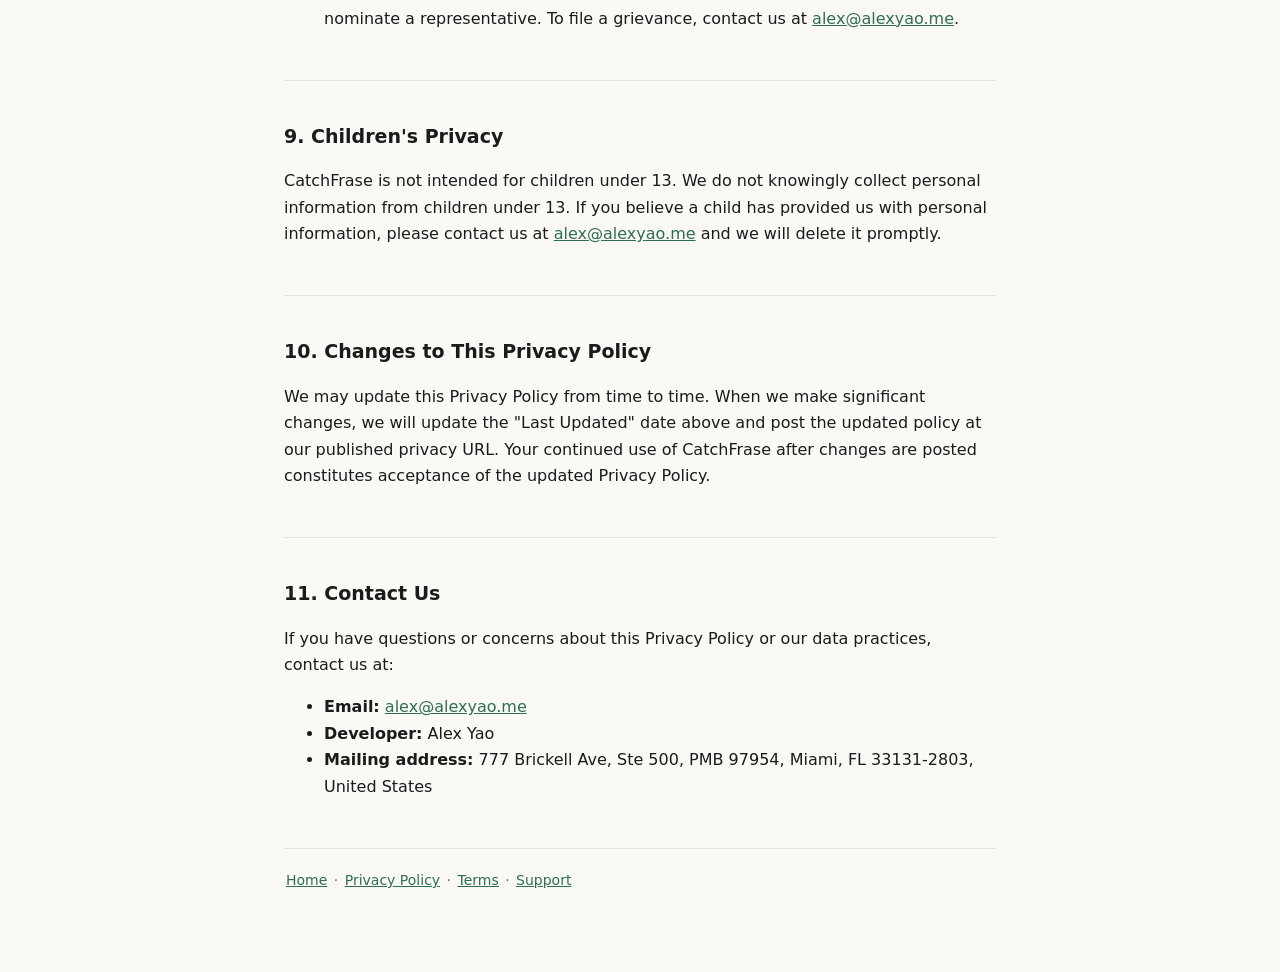
==== commit 2c7ec9ba: "Disclose coarse location analytics" ====
--- a/privacy-policy.html
+++ b/privacy-policy.html
@@ -11,7 +11,7 @@
 <h1 id="privacy-policy-for-catchfrase">Privacy Policy for
 CatchFrase</h1>
 <p><strong>Effective Date:</strong> June 27, 2026 <strong>Last
-Updated:</strong> August 2, 2026</p>
+Updated:</strong> August 3, 2026</p>
 <p>Alex Yao ("we," "our," or "us") built CatchFrase as a free-to-start
 app with an optional subscription (CatchFrase Plus). This Privacy Policy
 explains how we collect, use, and protect your information when you use
@@ -72,7 +72,9 @@
 personalization off.</li>
 <li><strong>Anonymous product analytics.</strong> In CatchFrase 1.2.2
 and later, PostHog receives a random identifier, app and device details,
-and the named product events described above. CatchFrase does not send
+the named product events described above, and coarse country and region
+derived from the connection. PostHog discards the source IP address after
+deriving that coarse location. CatchFrase does not send
 PostHog names, email addresses, photos, audio, collected words, or the
 advertising identifier. PostHog person profiles, screen capture, session
 replay, surveys, push handling, and crash reporting are off.</li>
@@ -96,7 +98,9 @@
 <li>We do <strong>not</strong> send data to Tenjin for advertising
 measurement unless you first allow tracking through Apple's system
 prompt.</li>
-<li>We do <strong>not</strong> collect your location.</li>
+<li>We do <strong>not</strong> collect your precise location or GPS
+coordinates. PostHog derives coarse country and region for analytics and
+discards the source IP address.</li>
 <li>Your collected words, cards, and captures are stored <strong>only on
 your device</strong> and are not synced to our servers or any cloud
 account.</li>
@@ -219,9 +223,10 @@
 </tr>
 <tr>
 <td>PostHog</td>
-<td>Receives named product-use events under a random identifier. Person
-profiles, screen capture, session replay, surveys, push handling, and
-crash reporting are off</td>
+<td>Receives named product-use events under a random identifier and derives
+coarse country and region from the connection. It discards the source IP
+address. Person profiles, screen capture, session replay, surveys, push
+handling, and crash reporting are off</td>
 <td><a
 href="https://posthog.com/privacy">https://posthog.com/privacy</a></td>
 </tr>
